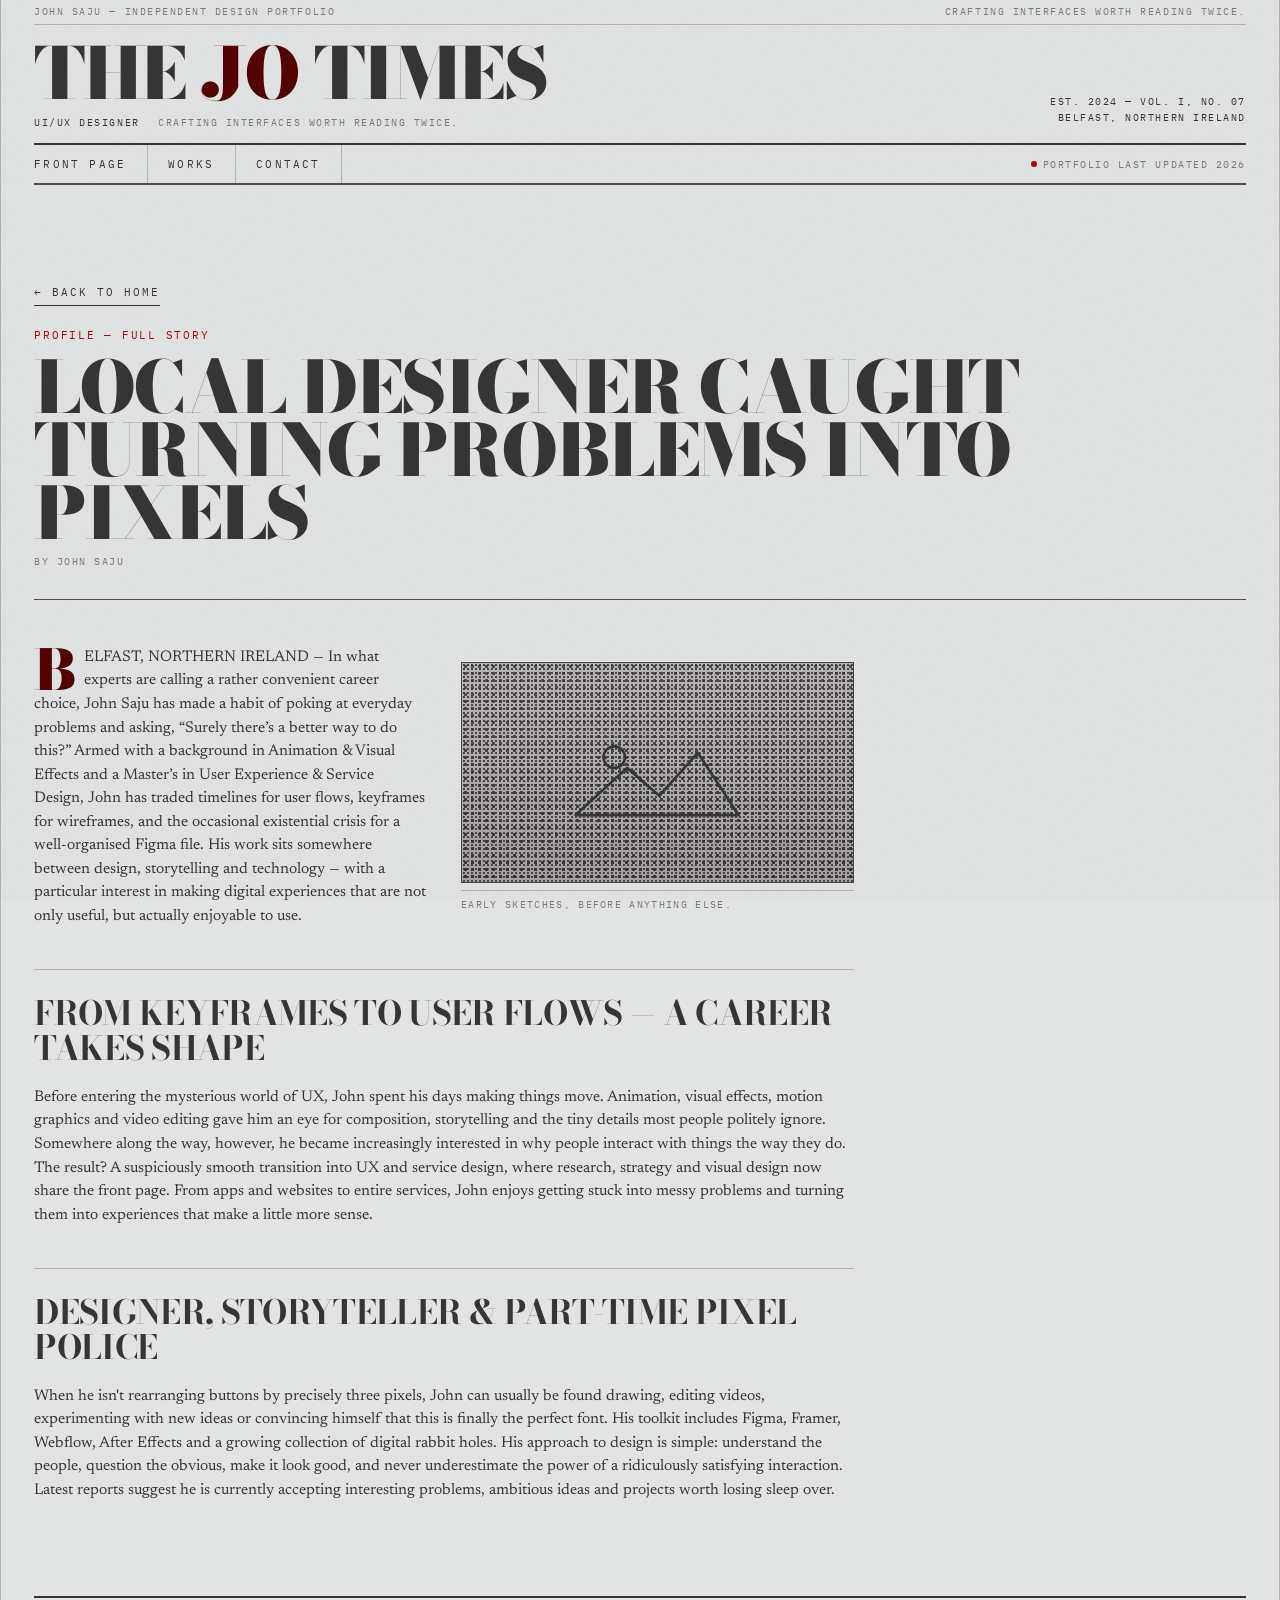
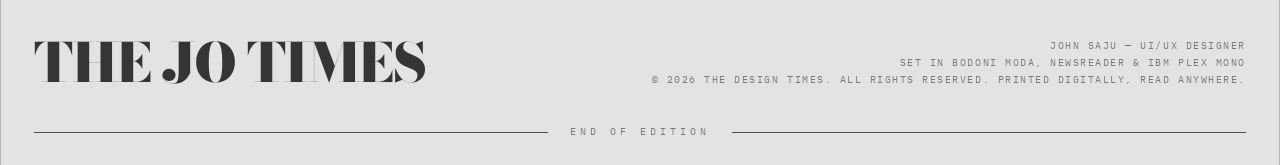
==== about.html @ 43ad12c4 "Add files via upload" ====
<!DOCTYPE html>
<html lang="en">
<head>
<meta charset="utf-8" />
<meta name="viewport" content="width=device-width, initial-scale=1" />
<title>About — The JO Times</title>
<link rel="preconnect" href="https://fonts.googleapis.com">
<link rel="preconnect" href="https://fonts.gstatic.com" crossorigin>
<link href="https://fonts.googleapis.com/css2?family=Bodoni+Moda:ital,opsz,wght@0,6..96,400;0,6..96,700;0,6..96,900;1,6..96,400;1,6..96,700&family=IBM+Plex+Mono:wght@400;500&family=Newsreader:ital,opsz,wght@0,6..72,300;0,6..72,400;0,6..72,500;1,6..72,400&display=swap" rel="stylesheet">
<link rel="stylesheet" href="styles.css">
</head>
<body>

<div class="shell">

  <header id="front">
    <div class="topbar mono">
      <span id="topbar-left"></span>
      <span id="topbar-right"></span>
    </div>
    <div class="masthead">
      <div>
        <h1 class="masthead__title" id="masthead-title"></h1>
        <div class="masthead__sub">
          <span class="mono" id="masthead-role"></span>
          <span class="mono mono--mute" id="masthead-tagline"></span>
        </div>
      </div>
      <div class="masthead__meta mono" id="masthead-meta"></div>
    </div>
    <nav class="nav" aria-label="Sections">
      <ul class="nav__list">
        <li><a href="index.html">Front Page</a></li>
        <li><a href="index.html#work">Works</a></li>
        <li><a href="index.html#contact">Contact</a></li>
      </ul>
      <p class="nav__status mono"><span class="dot"></span> <span id="nav-status"></span></p>
    </nav>
  </header>

  <div class="band">
    <a class="link back" href="index.html">&larr; Back to Home</a>

    <div class="article-head">
      <p class="mono mono--l mono--red" id="article-eyebrow" style="margin-bottom:1.2em"></p>
      <h1 id="article-headline"></h1>
      <p class="article-byline mono" id="article-byline"></p>
    </div>

    <div class="article-body" id="article-body"></div>
  </div>

  <footer class="foot">
    <div class="foot__top">
      <p class="foot__mast" id="foot-mast"></p>
      <div class="foot__meta mono" id="foot-meta"></div>
    </div>
    <p class="endmark"><span>End of edition</span></p>
  </footer>

</div>

<script src="config.js"></script>
<script>
document.getElementById('topbar-left').textContent = `${CONFIG.name} — Independent Design Portfolio`;
document.getElementById('topbar-right').textContent = CONFIG.tagline;
document.getElementById('masthead-title').innerHTML = `THE <span class="amp">${CONFIG.maskheadShort}</span> TIMES`;
document.getElementById('masthead-role').textContent = CONFIG.role;
document.getElementById('masthead-tagline').textContent = CONFIG.tagline;
document.getElementById('masthead-meta').innerHTML = `<span>${CONFIG.issueLine}</span><span>${CONFIG.contact.location}</span>`;
document.getElementById('nav-status').textContent = `Portfolio last updated ${new Date().getFullYear()}`;

const AA = CONFIG.aboutArticle;
document.getElementById('article-eyebrow').textContent = AA.eyebrow;
document.getElementById('article-headline').textContent = AA.headline;
document.getElementById('article-byline').textContent = AA.byline;

/* a simple line-art placeholder used for any image without a real url yet */
function placeholderPhotoSVG(){
  return `<svg viewBox="0 0 160 90" xmlns="http://www.w3.org/2000/svg">
    <circle cx="40" cy="30" r="10" fill="none" stroke="var(--ink)" stroke-width="2.5"/>
    <path d="M4 84 L52 40 L82 66 L118 26 L156 84 Z" fill="none" stroke="var(--ink)" stroke-width="2.5" stroke-linejoin="round"/>
  </svg>`;
}
function plateHTML(img, extraClass){
  const media = img.url
    ? `<img src="${img.url}" alt="">`
    : `<div class="plate__icon">${placeholderPhotoSVG()}</div>`;
  return `<figure class="${extraClass || ''}">
    <div class="plate article-plate">${media}</div>
    <figcaption><span>${img.caption}</span></figcaption>
  </figure>`;
}

// build the article body in a fixed feature-page layout:
//   paragraph 1 — text left, image right (with the drop cap)
//   sub-headed sections — inserted here, between paragraphs 1 and 2
//   paragraph 2 — image left, text right
//   paragraph 3 — full-width text, image below it
//   any remaining paragraphs — plain full-width text
const paragraphs = CONFIG.about;
const images = CONFIG.aboutImages || [];
const subsections = CONFIG.aboutSubsections || [];
let bodyHtml = '';

if(paragraphs[0]){
  bodyHtml += `<div class="article-row split">
    <p class="drop-cap">${paragraphs[0]}</p>
    ${images[0] ? plateHTML(images[0]) : ''}
  </div>`;
}
subsections.forEach(sub=>{
  bodyHtml += `<h3 class="article-subhead">${sub.heading}</h3><p>${sub.text}</p>`;
});
if(paragraphs[1]){
  bodyHtml += `<div class="article-row split">
    ${images[1] ? plateHTML(images[1]) : ''}
    <p>${paragraphs[1]}</p>
  </div>`;
}
if(paragraphs[2]){
  bodyHtml += `<div class="article-row stacked">
    <p>${paragraphs[2]}</p>
    ${images[2] ? plateHTML(images[2]) : ''}
  </div>`;
}
for(let i = 3; i < paragraphs.length; i++){
  bodyHtml += `<p>${paragraphs[i]}</p>`;
}
document.getElementById('article-body').innerHTML = bodyHtml;

document.getElementById('foot-mast').innerHTML = `THE <span class="amp">${CONFIG.maskheadShort}</span> TIMES`;
document.getElementById('foot-meta').innerHTML = `
  <span>${CONFIG.name} — ${CONFIG.role}</span>
  <span>Set in Bodoni Moda, Newsreader &amp; IBM Plex Mono</span>
  <span>${CONFIG.contact.finePrint}</span>
`;

/* nav shadow-free scroll spy not needed on this page; reveal on scroll only */
const targets = document.querySelectorAll('.band, .foot, header#front');
if('IntersectionObserver' in window){
  const io = new IntersectionObserver((entries)=>{
    entries.forEach(e=>{ if(e.isIntersecting){ e.target.classList.add('is-in'); io.unobserve(e.target); } });
  }, { rootMargin:'0px 0px -10% 0px', threshold:0 });
  targets.forEach(t=>io.observe(t));
} else {
  targets.forEach(t=>t.classList.add('is-in'));
}
requestAnimationFrame(()=>{
  document.querySelector('header#front').classList.add('is-in');
  document.querySelector('.band').classList.add('is-in');
});
</script>
</body>
</html>
---- styles.css ----
/* ============================================================
   THE JO TIMES — stylesheet (shared by every page)
   1. Tokens   2. Reset   3. Primitives   4. Layout
   5. Sections 6. Motion  7. Responsive
   ============================================================ */

/* ---------- 1. EDITABLE DESIGN TOKENS ---------- */
:root{
  --paper:      #E2E3E3;  /* page background */
  --paper-2:    #B2ADAD;  /* halftone / texture tone */
  --ink:        #363536;  /* primary ink */
  --red-deep:   #520202;  /* deep accent, italics & emphasis */
  --red:        #B20202;  /* masthead red, links, labels */

  --rule:        rgba(54,53,54,.26);
  --rule-strong: rgba(54,53,54,.85);
  --ink-60:      rgba(54,53,54,.60);
  --ink-40:      rgba(54,53,54,.40);

  --display: "Bodoni Moda", "Times New Roman", serif;   /* headlines */
  --body:    "Newsreader", Georgia, "Times New Roman", serif; /* body copy */
  --mono:    "IBM Plex Mono", ui-monospace, "SFMono-Regular", monospace; /* labels */

  --shell: 1560px;
  --pad:   clamp(18px, 2.6vw, 44px);
  --gap:   clamp(18px, 2.2vw, 34px);

  --t-mono:   clamp(9.5px, .68vw, 11.5px);
  --t-mono-l: clamp(11px, .78vw, 13px);
  --t-body:   clamp(15.5px, 1.02vw, 18.5px);
  --t-dek:    clamp(16px, 1.15vw, 21px);
  --t-h3:     clamp(2.2rem, 4.6vw, 4.6rem);
  --t-h2:     clamp(2.6rem, 6.2vw, 6.6rem);
  --t-h1:     clamp(2.05rem, 5.65vw, 6.1rem);

  --ease: cubic-bezier(.22,1,.36,1);
}

/* ---------- 2. RESET ---------- */
*,*::before,*::after{box-sizing:border-box}
html{-webkit-text-size-adjust:100%}
body{
  margin:0;
  background:var(--paper);
  color:var(--ink);
  font-family:var(--body);
  font-size:var(--t-body);
  line-height:1.52;
  -webkit-font-smoothing:antialiased;
}
img,svg{max-width:100%;display:block}
h1,h2,h3,h4,p,figure,ul,ol,dl,dd{margin:0;padding:0}
ul,ol{list-style:none}
a{color:inherit;text-decoration:none}
button{font:inherit;color:inherit;background:none;border:0;cursor:pointer}
::selection{background:var(--red);color:var(--paper)}
:focus-visible{outline:2px solid var(--red);outline-offset:3px}

/* paper grain — barely there */
body::before{
  content:"";position:fixed;inset:0;z-index:9;pointer-events:none;opacity:.32;
  background-image:url("data:image/svg+xml,%3Csvg xmlns='http://www.w3.org/2000/svg' width='140' height='140'%3E%3Cfilter id='n'%3E%3CfeTurbulence type='fractalNoise' baseFrequency='.85' numOctaves='3'/%3E%3CfeColorMatrix type='saturate' values='0'/%3E%3C/filter%3E%3Crect width='140' height='140' filter='url(%23n)' opacity='.22'/%3E%3C/svg%3E");
  mix-blend-mode:multiply;
}

/* ---------- 3. PRIMITIVES ---------- */
.mono{
  font-family:var(--mono);
  font-size:var(--t-mono);
  letter-spacing:.16em;
  text-transform:uppercase;
  line-height:1.4;
}
.mono--l{font-size:var(--t-mono-l)}
.mono--red{color:var(--red)}
.mono--mute{color:var(--ink-60)}

.rule{border:0;height:0;border-top:1px solid var(--rule);width:100%}
.rule--strong{border-top-color:var(--rule-strong)}

.display{font-family:var(--display);font-weight:700;line-height:.86;letter-spacing:-.022em;text-transform:uppercase}
.display em{font-style:italic;font-weight:400;letter-spacing:-.03em}

/* editorial link — the site's one CTA idiom: text + sweeping underline + arrow */
.link{
  display:inline-flex;align-items:baseline;gap:.6em;
  font-family:var(--mono);font-size:var(--t-mono-l);
  letter-spacing:.18em;text-transform:uppercase;
  padding-bottom:.45em;position:relative;color:var(--ink);
  transition:color .25s ease;
}
.link::after{
  content:"";position:absolute;left:0;right:0;bottom:0;height:1px;
  background:currentColor;transform-origin:right;
  transition:transform .45s var(--ease), background-color .25s ease;
}
.link:hover,.link:focus-visible{color:var(--red)}
.link:hover::after{animation:sweep .55s var(--ease)}
.link .arw{display:inline-block;transition:transform .35s var(--ease)}
.link:hover .arw{transform:translateX(.45em)}
@keyframes sweep{
  0%{transform:scaleX(1);transform-origin:right}
  49%{transform:scaleX(0);transform-origin:right}
  50%{transform:scaleX(0);transform-origin:left}
  100%{transform:scaleX(1);transform-origin:left}
}

/* halftone plates — abstract printed picture blocks.
   Swap for a real photo: put <img> inside .plate and it inherits the
   press treatment automatically (grayscale, contrast, texture on top). */
.plate{
  position:relative;background:var(--paper-2);overflow:hidden;
  border:1px solid var(--rule-strong);
}
.plate::before{
  content:"";position:absolute;inset:0;
  background-image:radial-gradient(circle at center, var(--ink) 1.55px, transparent 1.7px);
  background-size:7px 7px;
}
.plate::after{
  content:"";position:absolute;inset:0;
  background-image:radial-gradient(circle at center, var(--ink) .9px, transparent 1.05px),
                   linear-gradient(180deg, rgba(226,227,227,.20), rgba(54,53,54,.12));
  background-size:4px 4px, 100% 100%;
  opacity:.85;
}
.plate--a::after{mask-image:radial-gradient(90% 80% at 74% 76%, #000 6%, transparent 70%)}
.plate--b::after{mask-image:radial-gradient(70% 90% at 26% 30%, #000 8%, transparent 72%)}
.plate--c::after{mask-image:linear-gradient(160deg, #000 2%, transparent 52%)}
.plate--d::after{mask-image:radial-gradient(60% 70% at 22% 74%, #000 6%, transparent 68%)}
.plate--e::after{mask-image:linear-gradient(20deg, #000 4%, transparent 46%)}
.plate--f::after{mask-image:radial-gradient(80% 60% at 68% 22%, #000 8%, transparent 70%)}
.plate img{width:100%;height:100%;object-fit:cover;filter:grayscale(1) contrast(1.22) brightness(1.04)}
.plate__icon{
  position:relative;z-index:2;width:100%;height:100%;
  display:flex;align-items:center;justify-content:center;
}
.plate__icon svg{ width:44%; height:44%; }
.plate__icon svg *{ stroke:var(--ink); }
.plate__tag{
  position:absolute;left:0;top:0;z-index:2;
  background:var(--ink);color:var(--paper);
  padding:.5em .8em .45em;letter-spacing:.2em;
}

figcaption{
  display:flex;justify-content:space-between;gap:1.5em;
  padding-top:.7em;border-top:1px solid var(--rule);margin-top:.7em;
  font-family:var(--mono);font-size:var(--t-mono);letter-spacing:.14em;
  text-transform:uppercase;color:var(--ink-60);
}
figcaption b{font-weight:500;color:var(--ink)}

/* portrait halftone (used for the hero flourish) */
.portrait{position:relative;background:var(--paper-2);border:1px solid var(--rule-strong);overflow:hidden}
.portrait svg{width:100%;height:100%;display:block}
.portrait::after{content:"";position:absolute;inset:0;pointer-events:none;background:linear-gradient(180deg,rgba(226,227,227,.16),rgba(54,53,54,.09))}
.portrait img{width:100%;height:100%;object-fit:cover;filter:grayscale(1) contrast(1.22) brightness(1.04)}

/* ---------- 4. LAYOUT ---------- */
.shell{
  max-width:var(--shell);margin:0 auto;padding:0 var(--pad);
  border-left:1px solid var(--rule);border-right:1px solid var(--rule);
  min-height:100vh;
}
.band{padding:clamp(48px,6vw,104px) 0;border-top:1px solid var(--rule-strong)}
.band--tight{padding:clamp(30px,3.4vw,54px) 0}

.sechead{display:grid;grid-template-columns:minmax(0,1fr) auto;gap:var(--gap);align-items:end}
.sechead h2{font-family:var(--display);font-weight:900;font-size:var(--t-h2);line-height:.84;letter-spacing:-.03em;text-transform:uppercase}
.sechead__meta{text-align:right;color:var(--ink-60)}

/* ---------- 5. SECTIONS ---------- */

/* 5.1 masthead */
.masthead{padding:clamp(14px,1.5vw,22px) 0 clamp(10px,1.1vw,16px);display:grid;grid-template-columns:minmax(0,1fr) auto;gap:var(--gap);align-items:flex-end}
.masthead__title{
  font-family:var(--display);font-weight:900;text-transform:uppercase;
  font-size:clamp(1.9rem,5.55vw,5.6rem);line-height:.82;letter-spacing:-.035em;
}
.masthead__title .amp{color:var(--red-deep)}
.masthead__sub{margin-top:.9em;display:flex;gap:1.2em;align-items:center;flex-wrap:wrap}
.masthead__meta{display:grid;gap:.35em;text-align:right;justify-items:end;padding-bottom:.5em}
.masthead__meta span{display:block}
.masthead__meta .now{color:var(--red)}

.topbar{display:flex;justify-content:space-between;gap:1em;padding:.55em 0;color:var(--ink-60);border-bottom:1px solid var(--rule)}

/* 5.2 nav */
.nav{display:flex;justify-content:space-between;align-items:stretch;gap:var(--gap);border-top:2px solid var(--ink);border-bottom:1px solid var(--rule-strong)}
.nav__list{display:flex}
.nav__list a{
  display:block;padding:.95em clamp(.9em,1.6vw,1.9em);
  font-family:var(--mono);font-size:var(--t-mono-l);letter-spacing:.2em;text-transform:uppercase;
  border-right:1px solid var(--rule);position:relative;transition:color .2s ease,background-color .2s ease;
}
.nav__list li:first-child a{padding-left:0}
.nav__list a::before{content:"";position:absolute;left:0;right:0;top:-1px;height:3px;background:var(--red);transform:scaleX(0);transform-origin:left;transition:transform .4s var(--ease)}
.nav__list a:hover,.nav__list a[aria-current="true"]{color:var(--red)}
.nav__list a:hover::before,.nav__list a[aria-current="true"]::before{transform:scaleX(1)}
.nav__status{display:flex;align-items:center;gap:.6em;padding:.95em 0;color:var(--ink-60)}
.dot{width:6px;height:6px;background:var(--red);border-radius:50%;flex:none;animation:blip 2.6s infinite}
@keyframes blip{0%,72%,100%{opacity:1}80%,92%{opacity:.15}}

/* 5.3 hero */
.hero{display:grid;grid-template-columns:minmax(0,1.34fr) minmax(0,.66fr);gap:0}
.hero__left{padding:clamp(26px,3.2vw,58px) clamp(20px,2.6vw,48px) clamp(26px,3vw,48px) 0;border-right:1px solid var(--rule-strong);display:flex;flex-direction:column}
.hero__right{padding:clamp(26px,3.2vw,58px) 0 clamp(26px,3vw,48px) clamp(20px,2.6vw,48px)}
.kicker{display:flex;align-items:center;gap:.85em;color:var(--red);margin-bottom:clamp(18px,2.4vw,36px)}
.kicker::after{content:"";height:1px;flex:1;background:currentColor;opacity:.5}
.hero__h1{font-family:var(--display);font-weight:900;font-size:var(--t-h1);line-height:.92;letter-spacing:-.035em;text-transform:uppercase}
.hero__dek{
  max-width:44ch;margin-top:clamp(22px,2.6vw,40px);font-size:var(--t-dek);line-height:1.5;
  font-weight:300;color:rgba(54,53,54,.88);
}
.hero__cta{margin-top:auto;padding-top:clamp(26px,3vw,46px)}
.hero__byline{display:flex;gap:1.6em;flex-wrap:wrap;color:var(--ink-60);margin-top:1.6em;padding-top:1em;border-top:1px solid var(--rule)}

.hero__plate{aspect-ratio:4/5;width:100%}
.hero__caption{margin-top:.85em;padding-top:.75em;border-top:1px solid var(--rule-strong)}
.hero__caption p{font-family:var(--mono);font-size:var(--t-mono);letter-spacing:.15em;text-transform:uppercase;line-height:1.7}
.hero__caption p:first-child{color:var(--ink)}
.hero__caption p:last-child{color:var(--ink-60)}

/* 5.4 stat strip (reused for the tools row too) */
.strip{display:grid;grid-template-columns:repeat(4,1fr);border-top:1px solid var(--rule-strong);border-bottom:2px solid var(--ink)}
.strip__cell{padding:clamp(16px,1.9vw,30px) clamp(14px,1.6vw,26px) clamp(16px,1.8vw,26px) 0;border-right:1px solid var(--rule);display:flex;align-items:baseline;gap:.7em}
.strip__cell:last-child{border-right:0}
.strip__n{font-family:var(--display);font-weight:700;font-size:clamp(1.5rem,2.5vw,2.6rem);line-height:1;letter-spacing:-.03em}
.strip__l{color:var(--ink-60);max-width:14ch}
.strip__cell--tool{align-items:center;gap:1em}
.strip__icon{width:34px;height:34px;flex:none;display:flex;align-items:center;justify-content:center}
.strip__icon svg{width:100%;height:100%;fill:var(--ink)}

/* 5.5 editorial note (award) */
.note{display:grid;grid-template-columns:minmax(0,.34fr) minmax(0,.66fr);gap:var(--gap)}
.note__label{position:sticky;top:24px;align-self:start;color:var(--red)}
.note h2{font-family:var(--display);font-weight:700;font-size:clamp(1.9rem,4vw,3.8rem);line-height:.92;letter-spacing:-.03em;text-transform:uppercase}
.note__body{display:grid;grid-template-columns:minmax(0,.4fr) minmax(0,.6fr);gap:clamp(20px,2.6vw,40px);margin-top:clamp(22px,2.6vw,40px);align-items:start}
.note__plate{aspect-ratio:4/5}
.note__cols{columns:1;column-gap:clamp(22px,2.6vw,44px);column-rule:1px solid var(--rule)}
.note__cols p{margin-bottom:1.1em;text-wrap:pretty}
.note__cols p:first-child::first-letter{
  float:left;font-family:var(--display);font-weight:900;font-size:3.4em;line-height:.76;
  padding:.06em .12em 0 0;color:var(--red-deep);
}
.note__more{margin-top:1.4em}
.note__extra{margin-top:1.2em}
.note__extra p{margin-bottom:1.1em}

/* 5.6 teaser bands (Works intro / About intro on the home page) */
.teaser{display:grid;grid-template-columns:minmax(0,.58fr) minmax(0,.42fr);gap:clamp(24px,3.4vw,60px);align-items:center}
.teaser--flip{grid-template-columns:minmax(0,.42fr) minmax(0,.58fr)}
.teaser--flip .teaser__plate{order:-1}
.teaser h2{font-family:var(--display);font-weight:900;font-size:clamp(2rem,4.2vw,4.2rem);line-height:.92;letter-spacing:-.03em;text-transform:uppercase}
.teaser__dek{margin-top:clamp(16px,2vw,28px);max-width:52ch;font-size:var(--t-dek);font-weight:300;color:rgba(54,53,54,.9)}
.teaser__cta{margin-top:clamp(20px,2.4vw,34px)}
.teaser__plate{aspect-ratio:4/5}

/* 5.7 the work — story list (used on works.html) */
.story{border-top:1px solid var(--rule-strong);padding:clamp(28px,3.4vw,58px) 0 clamp(34px,4vw,76px)}
.story:first-of-type{border-top-width:2px;border-top-color:var(--ink)}
.story__rail{display:flex;justify-content:space-between;gap:1.5em;flex-wrap:wrap;color:var(--ink-60);margin-bottom:clamp(20px,2.4vw,38px)}
.story__rail b{font-weight:500;color:var(--ink)}
.story__rail .no{color:var(--red)}
.story__grid{display:grid;grid-template-columns:minmax(0,1fr) minmax(0,1fr);gap:clamp(22px,3vw,60px);align-items:start}
.story__fig{grid-column:1;grid-row:1}
.story__body{grid-column:2;grid-row:1;padding-left:clamp(0px,1.2vw,20px);border-left:1px solid var(--rule)}
.story--flip .story__fig{grid-column:2;grid-row:1}
.story--flip .story__body{grid-column:1;grid-row:1;padding-left:0;padding-right:clamp(0px,1.2vw,20px);border-left:0;border-right:1px solid var(--rule)}
.story:nth-of-type(even) .story__fig{margin-right:calc(var(--pad) * -.55)}
.story:nth-of-type(odd) .story__fig{margin-left:calc(var(--pad) * -.55)}
.story__plate{aspect-ratio:4/3}
.story:nth-of-type(3n+2) .story__plate{aspect-ratio:5/4}
.story:nth-of-type(3n) .story__plate{aspect-ratio:16/10}
.story h3{
  font-family:var(--display);font-weight:900;font-size:var(--t-h3);line-height:.9;
  letter-spacing:-.035em;text-transform:uppercase;transition:transform .4s var(--ease),color .3s ease;
}
.story__link:hover h3{transform:translateX(.06em);color:var(--red-deep)}
.story__tag{margin-top:clamp(10px,1.2vw,16px);color:var(--ink-60)}
.story__dek{margin-top:clamp(14px,1.6vw,24px);max-width:46ch;font-weight:300;font-size:var(--t-dek);color:rgba(54,53,54,.9)}
.story__cta{margin-top:clamp(20px,2.2vw,34px);display:inline-block}
.story__link{display:block}
.story:hover .plate::before{transform:scale(1.035)}

/* 5.8 expertise / disciplines index (skills, flattened to a numbered list) */
.index{display:grid;grid-template-columns:repeat(2,minmax(0,1fr));column-gap:clamp(28px,4vw,80px);border-top:1px solid var(--rule-strong)}
.index__row{display:grid;grid-template-columns:2.6em minmax(0,1fr) auto;gap:1em;align-items:baseline;padding:clamp(10px,1.1vw,17px) 0;border-bottom:1px solid var(--rule);transition:padding-left .35s var(--ease),color .25s ease}
.index__row:hover{padding-left:.7em;color:var(--red-deep)}
.index__row h3{font-family:var(--display);font-weight:700;font-size:clamp(1.15rem,1.85vw,1.9rem);letter-spacing:-.02em;text-transform:uppercase;line-height:1}
.index__row .n{color:var(--ink-40)}
.index__row .y{color:var(--ink-60);text-align:right}
.index__row:hover .n,.index__row:hover .y{color:var(--red)}

/* 5.9 contact */
.contact{display:grid;grid-template-columns:minmax(0,1.05fr) minmax(0,.95fr);gap:clamp(26px,3.4vw,68px);align-items:end}
.contact h2{font-family:var(--display);font-weight:900;font-size:clamp(2.6rem,6.6vw,7rem);line-height:.82;letter-spacing:-.04em;text-transform:uppercase}
.contact h2 em{font-style:italic;font-weight:400;color:var(--red-deep)}
.contact__dek{margin-top:1.1em;font-size:var(--t-dek);font-weight:300;max-width:34ch}
.contact__cta{margin-top:clamp(24px,2.6vw,40px)}
.contact__cta .link{font-size:clamp(13px,1.05vw,17px);letter-spacing:.22em}
.channels{border-top:1px solid var(--rule-strong)}
.channels a,.channels span{display:grid;grid-template-columns:8.5em minmax(0,1fr) auto;gap:1em;align-items:baseline;padding:clamp(11px,1.2vw,18px) 0;border-bottom:1px solid var(--rule);transition:color .25s ease,padding-left .35s var(--ease)}
.channels a:hover{color:var(--red);padding-left:.6em}
.channels .val{font-family:var(--body);font-size:clamp(15px,1.05vw,18px);letter-spacing:0;text-transform:none;line-height:1.2}
.channels .arw{color:var(--ink-40)}
.channels a:hover .arw{color:var(--red)}

/* 5.10 footer */
.foot{border-top:2px solid var(--ink);padding:clamp(28px,3.2vw,52px) 0 clamp(18px,2vw,30px)}
.foot__top{display:grid;grid-template-columns:minmax(0,1fr) auto;gap:var(--gap);align-items:end}
.foot__mast{font-family:var(--display);font-weight:900;font-size:clamp(1.5rem,4.2vw,4rem);line-height:.86;letter-spacing:-.03em;text-transform:uppercase}
.foot__meta{display:grid;gap:.4em;text-align:right;justify-items:end;color:var(--ink-60)}
.endmark{display:flex;align-items:center;gap:1.4em;margin-top:clamp(26px,3vw,48px)}
.endmark::before,.endmark::after{content:"";height:1px;flex:1;background:var(--rule-strong)}
.endmark span{font-family:var(--mono);font-size:var(--t-mono);letter-spacing:.42em;text-transform:uppercase;color:var(--ink-60)}

/* 5.11 custom cursor */
.cursor{
  position:fixed;top:0;left:0;z-index:60;pointer-events:none;
  background:var(--red);color:var(--paper);
  font-family:var(--mono);font-size:11px;letter-spacing:.2em;text-transform:uppercase;
  padding:.7em .95em .6em;
  transform:translate(-50%,-50%) scale(.6);opacity:0;
  transition:opacity .22s ease,transform .32s var(--ease);
  will-change:transform;
}
.cursor.on{opacity:1;transform:translate(-50%,-50%) scale(1)}
@media (hover:none),(pointer:coarse){.cursor{display:none}}

/* 5.12 back link (works.html / about.html) */
.back{margin:clamp(14px,1.8vw,22px) 0}

/* 5.13 full article (about.html) */
.article-head{padding-bottom:clamp(20px,2.4vw,34px);border-bottom:1px solid var(--rule-strong)}
.article-head h1{font-family:var(--display);font-weight:900;font-size:clamp(2.4rem,5.6vw,5.6rem);line-height:.88;letter-spacing:-.035em;text-transform:uppercase}
.article-byline{margin-top:1em;color:var(--ink-60)}
.article-body{margin-top:clamp(30px,3.6vw,54px);max-width:820px}
.article-body p{margin-bottom:1.1em;text-wrap:pretty}
.article-body .drop-cap::first-letter{
  float:left;font-family:var(--display);font-weight:900;font-size:3.6em;line-height:.76;
  padding:.06em .12em 0 0;color:var(--red-deep);
}
.article-subhead{
  font-family:var(--display);font-weight:700;text-transform:uppercase;
  font-size:clamp(1.5rem,2.6vw,2.4rem);letter-spacing:-.02em;line-height:1.05;
  margin:clamp(30px,3.2vw,46px) 0 .6em;padding-top:clamp(18px,2vw,28px);border-top:1px solid var(--rule);
}
.article-row{margin:clamp(26px,3vw,40px) 0}
.article-row.split{display:grid;grid-template-columns:1fr 1fr;gap:clamp(20px,2.6vw,36px);align-items:center}
.article-row p{margin-bottom:0}
.article-plate{aspect-ratio:16/9}
.article-row.stacked .article-plate{margin-top:1em}

/* ---------- 6. MOTION ---------- */
.rvl{display:block;overflow:hidden}
.rvl > span{display:block;transform:translateY(108%);transition:transform 1s var(--ease);transition-delay:var(--d,0ms)}
.is-in .rvl > span{transform:translateY(0)}

.fade{opacity:0;transform:translateY(18px);transition:opacity .9s var(--ease),transform .9s var(--ease);transition-delay:var(--d,0ms)}
.is-in .fade{opacity:1;transform:none}

.press{opacity:0;clip-path:inset(0 0 100% 0);transition:opacity .7s ease,clip-path 1.15s var(--ease);transition-delay:var(--d,0ms)}
.is-in .press{opacity:1;clip-path:inset(0 0 0 0)}

@media (prefers-reduced-motion:reduce){
  *,*::before,*::after{animation:none!important;transition:none!important}
  .rvl > span,.fade,.press{transform:none!important;opacity:1!important;clip-path:none!important}
}

/* ---------- 7. RESPONSIVE ---------- */
@media (max-width:1080px){
  .hero{grid-template-columns:minmax(0,1fr)}
  .hero__left{border-right:0;padding-right:0;padding-bottom:clamp(22px,3vw,34px)}
  .hero__right{padding-left:0;padding-top:clamp(22px,3vw,34px);border-top:1px solid var(--rule-strong)}
  .hero__plate{aspect-ratio:4/5;max-width:460px}
  .note__body{grid-template-columns:minmax(0,1fr)}
  .note__plate{max-width:420px}
  .teaser,.teaser--flip{grid-template-columns:minmax(0,1fr)}
  .teaser--flip .teaser__plate{order:0}
  .teaser__plate{max-width:420px}
  .contact{grid-template-columns:minmax(0,1fr);align-items:start}
}
@media (max-width:820px){
  .story__grid{grid-template-columns:minmax(0,1fr);gap:clamp(18px,3vw,28px)}
  .story__fig,.story--flip .story__fig{grid-column:1;grid-row:1;margin:0!important}
  .story__body,.story--flip .story__body{grid-column:1;grid-row:2;padding:0;border:0}
  .story__plate{aspect-ratio:3/2!important}
  .index{grid-template-columns:minmax(0,1fr)}
  .strip{grid-template-columns:repeat(2,1fr)}
  .strip__cell:nth-child(2n){border-right:0}
  .strip__cell:nth-child(-n+2){border-bottom:1px solid var(--rule)}
  .article-row.split{grid-template-columns:1fr}
}
@media (max-width:640px){
  :root{--t-mono:10px;--t-mono-l:10.5px}
  .shell{border-left:0;border-right:0}
  .masthead{grid-template-columns:minmax(0,1fr);gap:14px;align-items:start}
  .masthead__title{font-size:clamp(2.4rem,13.5vw,4rem)}
  .masthead__meta{text-align:left;justify-items:start;display:flex;gap:1.2em;flex-wrap:wrap;padding-bottom:0;border-top:1px solid var(--rule);padding-top:.7em}
  .nav{flex-direction:column;align-items:stretch}
  .nav__list{overflow-x:auto;scrollbar-width:none}
  .nav__list::-webkit-scrollbar{display:none}
  .nav__list a{white-space:nowrap;padding:.85em .8em;letter-spacing:.13em}
  .nav__list li:first-child a{padding-left:0}
  .nav__status{border-top:1px solid var(--rule);padding:.7em 0}
  .note__cols{border-top:1px solid var(--rule);padding-top:1.2em}
  .story__facts div{grid-template-columns:7em minmax(0,1fr)}
  .channels a,.channels span{grid-template-columns:6.5em minmax(0,1fr) auto}
  .hero__plate{aspect-ratio:4/3}
  .foot__top{grid-template-columns:minmax(0,1fr);gap:18px}
  .foot__meta{text-align:left;justify-items:start}
  .endmark span{letter-spacing:.3em}
}
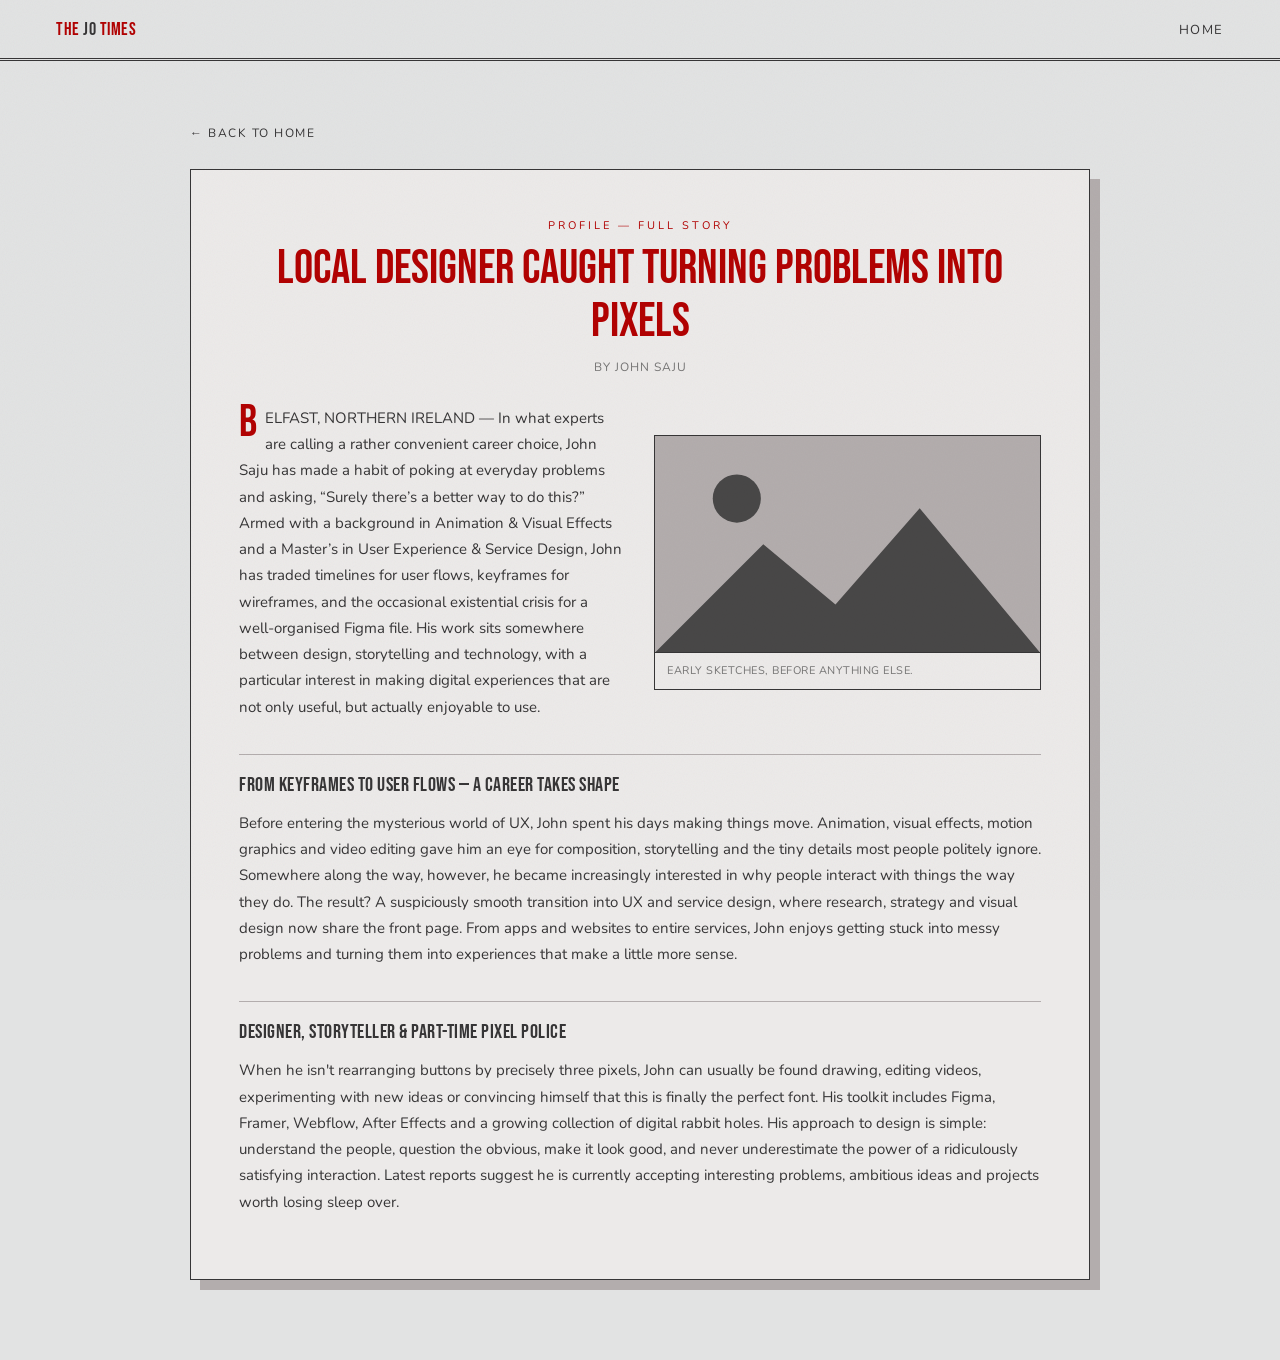
==== commit 5c487a7d: "Add files via upload" ====
--- a/about.html
+++ b/about.html
@@ -1,95 +1,60 @@
 <!DOCTYPE html>
 <html lang="en">
 <head>
-<meta charset="utf-8" />
-<meta name="viewport" content="width=device-width, initial-scale=1" />
-<title>About — The JO Times</title>
+<meta charset="UTF-8">
+<meta name="viewport" content="width=device-width, initial-scale=1.0">
+<title>About — The Design Times</title>
 <link rel="preconnect" href="https://fonts.googleapis.com">
 <link rel="preconnect" href="https://fonts.gstatic.com" crossorigin>
-<link href="https://fonts.googleapis.com/css2?family=Bodoni+Moda:ital,opsz,wght@0,6..96,400;0,6..96,700;0,6..96,900;1,6..96,400;1,6..96,700&family=IBM+Plex+Mono:wght@400;500&family=Newsreader:ital,opsz,wght@0,6..72,300;0,6..72,400;0,6..72,500;1,6..72,400&display=swap" rel="stylesheet">
+<link href="https://fonts.googleapis.com/css2?family=Bebas+Neue&family=Nunito:wght@400&display=swap" rel="stylesheet">
 <link rel="stylesheet" href="styles.css">
 </head>
 <body>
 
-<div class="shell">
+<div class="grain-overlay"></div>
 
-  <header id="front">
-    <div class="topbar mono">
-      <span id="topbar-left"></span>
-      <span id="topbar-right"></span>
+<nav class="masthead-nav" id="masthead-nav">
+  <div class="nav-mark" id="nav-mark">THE <span>DESIGN</span> TIMES</div>
+  <ul class="nav-links">
+    <li><a href="index.html">Home</a></li>
+  </ul>
+</nav>
+
+<main class="static-page">
+  <div class="static-page-inner" style="max-width:900px;">
+    <a class="back-link" href="index.html">&larr; Back to Home</a>
+
+    <div class="article-card">
+      <div class="section-eyebrow" id="about-article-eyebrow" style="text-align:center;">Profile</div>
+      <h1 class="article-headline" id="about-article-headline">About Me</h1>
+      <div class="article-byline" id="about-article-byline">By the Author</div>
+      <div class="article-body" id="about-article-body"><!-- filled by JS --></div>
     </div>
-    <div class="masthead">
-      <div>
-        <h1 class="masthead__title" id="masthead-title"></h1>
-        <div class="masthead__sub">
-          <span class="mono" id="masthead-role"></span>
-          <span class="mono mono--mute" id="masthead-tagline"></span>
-        </div>
-      </div>
-      <div class="masthead__meta mono" id="masthead-meta"></div>
-    </div>
-    <nav class="nav" aria-label="Sections">
-      <ul class="nav__list">
-        <li><a href="index.html">Front Page</a></li>
-        <li><a href="index.html#work">Works</a></li>
-        <li><a href="index.html#contact">Contact</a></li>
-      </ul>
-      <p class="nav__status mono"><span class="dot"></span> <span id="nav-status"></span></p>
-    </nav>
-  </header>
-
-  <div class="band">
-    <a class="link back" href="index.html">&larr; Back to Home</a>
-
-    <div class="article-head">
-      <p class="mono mono--l mono--red" id="article-eyebrow" style="margin-bottom:1.2em"></p>
-      <h1 id="article-headline"></h1>
-      <p class="article-byline mono" id="article-byline"></p>
-    </div>
-
-    <div class="article-body" id="article-body"></div>
   </div>
-
-  <footer class="foot">
-    <div class="foot__top">
-      <p class="foot__mast" id="foot-mast"></p>
-      <div class="foot__meta mono" id="foot-meta"></div>
-    </div>
-    <p class="endmark"><span>End of edition</span></p>
-  </footer>
-
-</div>
+</main>
 
 <script src="config.js"></script>
 <script>
-document.getElementById('topbar-left').textContent = `${CONFIG.name} — Independent Design Portfolio`;
-document.getElementById('topbar-right').textContent = CONFIG.tagline;
-document.getElementById('masthead-title').innerHTML = `THE <span class="amp">${CONFIG.maskheadShort}</span> TIMES`;
-document.getElementById('masthead-role').textContent = CONFIG.role;
-document.getElementById('masthead-tagline').textContent = CONFIG.tagline;
-document.getElementById('masthead-meta').innerHTML = `<span>${CONFIG.issueLine}</span><span>${CONFIG.contact.location}</span>`;
-document.getElementById('nav-status').textContent = `Portfolio last updated ${new Date().getFullYear()}`;
+document.getElementById('nav-mark').innerHTML = `THE <span>${CONFIG.maskheadShort}</span> TIMES`;
 
 const AA = CONFIG.aboutArticle;
-document.getElementById('article-eyebrow').textContent = AA.eyebrow;
-document.getElementById('article-headline').textContent = AA.headline;
-document.getElementById('article-byline').textContent = AA.byline;
+document.getElementById('about-article-eyebrow').textContent = AA.eyebrow;
+document.getElementById('about-article-headline').textContent = AA.headline;
+document.getElementById('about-article-byline').textContent = AA.byline;
 
-/* a simple line-art placeholder used for any image without a real url yet */
+// a simple drawn placeholder used for any image without a real url yet
 function placeholderPhotoSVG(){
-  return `<svg viewBox="0 0 160 90" xmlns="http://www.w3.org/2000/svg">
-    <circle cx="40" cy="30" r="10" fill="none" stroke="var(--ink)" stroke-width="2.5"/>
-    <path d="M4 84 L52 40 L82 66 L118 26 L156 84 Z" fill="none" stroke="var(--ink)" stroke-width="2.5" stroke-linejoin="round"/>
+  return `<svg viewBox="0 0 160 90" xmlns="http://www.w3.org/2000/svg" style="width:100%;height:100%;">
+    <rect width="160" height="90" fill="var(--muted)"/>
+    <circle cx="34" cy="26" r="10" fill="var(--ink)" opacity="0.85"/>
+    <path d="M0 90 L45 45 L75 70 L110 30 L160 90 Z" fill="var(--ink)" opacity="0.85"/>
   </svg>`;
 }
-function plateHTML(img, extraClass){
+function inlineImageHTML(img){
   const media = img.url
     ? `<img src="${img.url}" alt="">`
-    : `<div class="plate__icon">${placeholderPhotoSVG()}</div>`;
-  return `<figure class="${extraClass || ''}">
-    <div class="plate article-plate">${media}</div>
-    <figcaption><span>${img.caption}</span></figcaption>
-  </figure>`;
+    : `<div class="placeholder-img">${placeholderPhotoSVG()}</div>`;
+  return `<figure class="article-inline-image">${media}<figcaption>${img.caption}</figcaption></figure>`;
 }
 
 // build the article body in a fixed feature-page layout:
@@ -106,7 +71,7 @@
 if(paragraphs[0]){
   bodyHtml += `<div class="article-row split">
     <p class="drop-cap">${paragraphs[0]}</p>
-    ${images[0] ? plateHTML(images[0]) : ''}
+    ${images[0] ? inlineImageHTML(images[0]) : ''}
   </div>`;
 }
 subsections.forEach(sub=>{
@@ -114,41 +79,24 @@
 });
 if(paragraphs[1]){
   bodyHtml += `<div class="article-row split">
-    ${images[1] ? plateHTML(images[1]) : ''}
+    ${images[1] ? inlineImageHTML(images[1]) : ''}
     <p>${paragraphs[1]}</p>
   </div>`;
 }
 if(paragraphs[2]){
   bodyHtml += `<div class="article-row stacked">
     <p>${paragraphs[2]}</p>
-    ${images[2] ? plateHTML(images[2]) : ''}
+    ${images[2] ? inlineImageHTML(images[2]) : ''}
   </div>`;
 }
 for(let i = 3; i < paragraphs.length; i++){
   bodyHtml += `<p>${paragraphs[i]}</p>`;
 }
-document.getElementById('article-body').innerHTML = bodyHtml;
+document.getElementById('about-article-body').innerHTML = bodyHtml;
 
-document.getElementById('foot-mast').innerHTML = `THE <span class="amp">${CONFIG.maskheadShort}</span> TIMES`;
-document.getElementById('foot-meta').innerHTML = `
-  <span>${CONFIG.name} — ${CONFIG.role}</span>
-  <span>Set in Bodoni Moda, Newsreader &amp; IBM Plex Mono</span>
-  <span>${CONFIG.contact.finePrint}</span>
-`;
-
-/* nav shadow-free scroll spy not needed on this page; reveal on scroll only */
-const targets = document.querySelectorAll('.band, .foot, header#front');
-if('IntersectionObserver' in window){
-  const io = new IntersectionObserver((entries)=>{
-    entries.forEach(e=>{ if(e.isIntersecting){ e.target.classList.add('is-in'); io.unobserve(e.target); } });
-  }, { rootMargin:'0px 0px -10% 0px', threshold:0 });
-  targets.forEach(t=>io.observe(t));
-} else {
-  targets.forEach(t=>t.classList.add('is-in'));
-}
-requestAnimationFrame(()=>{
-  document.querySelector('header#front').classList.add('is-in');
-  document.querySelector('.band').classList.add('is-in');
+// nav shadow on scroll, to match the home page's masthead behavior
+window.addEventListener('scroll', ()=>{
+  document.getElementById('masthead-nav').classList.toggle('scrolled', window.scrollY > 10);
 });
 </script>
 </body>
--- a/styles.css
+++ b/styles.css
@@ -1,415 +1,563 @@
 /* ============================================================
-   THE JO TIMES — stylesheet (shared by every page)
-   1. Tokens   2. Reset   3. Primitives   4. Layout
-   5. Sections 6. Motion  7. Responsive
+   EDITABLE DESIGN TOKENS — change colors / fonts / spacing here
    ============================================================ */
-
-/* ---------- 1. EDITABLE DESIGN TOKENS ---------- */
 :root{
-  --paper:      #E2E3E3;  /* page background */
-  --paper-2:    #B2ADAD;  /* halftone / texture tone */
-  --ink:        #363536;  /* primary ink */
-  --red-deep:   #520202;  /* deep accent, italics & emphasis */
-  --red:        #B20202;  /* masthead red, links, labels */
-
-  --rule:        rgba(54,53,54,.26);
-  --rule-strong: rgba(54,53,54,.85);
-  --ink-60:      rgba(54,53,54,.60);
-  --ink-40:      rgba(54,53,54,.40);
-
-  --display: "Bodoni Moda", "Times New Roman", serif;   /* headlines */
-  --body:    "Newsreader", Georgia, "Times New Roman", serif; /* body copy */
-  --mono:    "IBM Plex Mono", ui-monospace, "SFMono-Regular", monospace; /* labels */
-
-  --shell: 1560px;
-  --pad:   clamp(18px, 2.6vw, 44px);
-  --gap:   clamp(18px, 2.2vw, 34px);
-
-  --t-mono:   clamp(9.5px, .68vw, 11.5px);
-  --t-mono-l: clamp(11px, .78vw, 13px);
-  --t-body:   clamp(15.5px, 1.02vw, 18.5px);
-  --t-dek:    clamp(16px, 1.15vw, 21px);
-  --t-h3:     clamp(2.2rem, 4.6vw, 4.6rem);
-  --t-h2:     clamp(2.6rem, 6.2vw, 6.6rem);
-  --t-h1:     clamp(2.05rem, 5.65vw, 6.1rem);
-
-  --ease: cubic-bezier(.22,1,.36,1);
-}
-
-/* ---------- 2. RESET ---------- */
-*,*::before,*::after{box-sizing:border-box}
-html{-webkit-text-size-adjust:100%}
+  --bg:            #E2E3E3;  /* page background — "newsprint" grey-white   */
+  --accent:        #B20202;  /* masthead red — headers & hero title        */
+  --ink:           #363536;  /* icons, diagrams, primary body ink          */
+  --muted:         #B3ADAD;  /* newspaper texture / rules / paper shading  */
+  --paper:         #eceae9;  /* card paper tone (bg + muted blend)         */
+  --ink-soft:      rgba(54,53,54,0.65);
+
+  --font-black:  'Bebas Neue', 'Helvetica Neue', Arial, sans-serif;  /* headers/titles */
+  --font-medium: 'Nunito', 'Helvetica Neue', Arial, sans-serif;      /* sub-headings   */
+  --font-light:  'Nunito', 'Helvetica Neue', Arial, sans-serif;      /* body copy      */
+  --w-black:  400;
+  --w-medium: 400;
+  --w-light:  400;
+
+  /* how many viewport-heights of scroll it takes to fully bring in the
+     NEXT screen. Kept at or under 2, per design spec. */
+  --stop-vh: 2;
+}
+
+*{ box-sizing:border-box; margin:0; padding:0; }
+html,body{ height:100%; }
 body{
-  margin:0;
+  background:var(--bg);
+  color:var(--ink);
+  font-family:var(--font-light);
+  font-weight:var(--w-light);
+  overflow-x:hidden;
+  -webkit-font-smoothing:antialiased;
+  cursor:default;
+}
+::selection{ background:var(--accent); color:var(--bg); }
+
+/* thin red scrollbar */
+::-webkit-scrollbar{ width:10px; }
+::-webkit-scrollbar-track{ background:var(--paper); }
+::-webkit-scrollbar-thumb{ background:var(--accent); border:2px solid var(--paper); border-radius:6px; }
+
+a{ color:inherit; text-decoration:none; }
+button{ font-family:inherit; cursor:pointer; border:none; background:none; }
+:focus-visible{ outline:2px solid var(--accent); outline-offset:3px; }
+
+/* ---------- grain / newsprint overlay (sits above everything) ---------- */
+.grain-overlay{
+  position:fixed; inset:0; z-index:1500; pointer-events:none;
+  opacity:0.05; mix-blend-mode:multiply;
+  background-image:url("data:image/svg+xml,%3Csvg xmlns='http://www.w3.org/2000/svg' width='140' height='140'%3E%3Cfilter id='n'%3E%3CfeTurbulence type='fractalNoise' baseFrequency='0.9' numOctaves='2' stitchTiles='stitch'/%3E%3C/filter%3E%3Crect width='100%25' height='100%25' filter='url(%23n)'/%3E%3C/svg%3E");
+}
+
+/* ============================================================
+   NAV / MASTHEAD — fixed above the whole stage
+   ============================================================ */
+.masthead-nav{
+  position:fixed; top:0; left:0; width:100%; z-index:1000;
+  display:flex; align-items:center; justify-content:space-between;
+  padding:18px clamp(20px,5vw,56px);
+  background:var(--bg);
+  border-bottom:3px double var(--ink);
+  transition:box-shadow .3s ease;
+}
+.masthead-nav.scrolled{ box-shadow:0 6px 14px rgba(0,0,0,0.12); }
+.nav-mark{
+  font-family:var(--font-black); font-weight:var(--w-black);
+  font-size:clamp(14px,1.6vw,18px); letter-spacing:0.5px;
+  color:var(--accent); text-transform:uppercase;
+}
+.nav-mark span{ color:var(--ink); }
+.nav-links{ display:flex; gap:clamp(18px,3vw,42px); list-style:none; }
+.nav-links a{
+  font-family:var(--font-medium); font-weight:var(--w-medium);
+  font-size:13px; letter-spacing:1.6px; text-transform:uppercase;
+  color:var(--ink); position:relative; padding-bottom:4px;
+}
+.nav-links a::after{
+  content:''; position:absolute; left:0; bottom:0; width:0; height:2px;
+  background:var(--accent); transition:width .25s ease;
+}
+.nav-links a:hover::after{ width:100%; }
+
+/* ============================================================
+   SCROLL SPACER — its height is the only thing that makes the
+   page scrollable; the stage itself is fixed on top of it.
+   ============================================================ */
+.stage-spacer{ width:100%; }
+
+/* ============================================================
+   STAGE — fixed full-viewport; holds every screen stacked on
+   top of each other. Never itself moves.
+   ============================================================ */
+.stage{
+  position:fixed; inset:0; width:100%; height:100vh;
+  overflow:hidden; background:var(--bg);
+}
+.screen{
+  position:absolute; top:50%; left:50%;
+  width:100%; height:100%;
+  display:flex; align-items:center; justify-content:center;
+  will-change:transform, opacity;
+  transform-origin:center center;
+  background:var(--bg);
+}
+
+/* ---------- HERO SCREEN ---------- */
+#screen-hero{ z-index:1; }
+
+/* marquee backdrop — three rows of "article" cards scrolling sideways
+   forever behind the hero text, alternating direction row to row.
+   Purely decorative (aria-hidden), always blurred, dark charcoal only,
+   never in the way of reading the title. */
+.hero-marquee{
+  position:absolute; inset:0; z-index:1;
+  display:flex; flex-direction:column;
+  overflow:hidden; pointer-events:none;
+  filter:blur(5px);
+}
+.marquee-row{
+  flex:1 1 33.333%; overflow:hidden; display:flex; align-items:center;
+}
+.marquee-track{
+  display:flex; align-items:center; gap:18px; width:max-content;
+  will-change:transform;
+  animation:marqueeScroll linear infinite;
+}
+.marquee-row.dir-right .marquee-track{ animation-direction:reverse; }
+@keyframes marqueeScroll{
+  from{ transform:translateX(0); }
+  to{ transform:translateX(-50%); }
+}
+.marquee-card{
+  flex:0 0 auto; width:190px; height:74%;
+  background:var(--ink); border:1px solid rgba(255,255,255,0.08);
+  padding:14px; display:flex; flex-direction:column; gap:8px; justify-content:center;
+}
+.marquee-card .mc-headline{ display:block; height:12px; width:65%; background:rgba(255,255,255,0.2); }
+.marquee-card .mc-line{ display:block; height:6px; width:100%; background:rgba(255,255,255,0.12); }
+.marquee-card .mc-line.short{ width:45%; }
+
+/* soft spotlight so the hero text always stays legible over the
+   scrolling marquee, regardless of what's passing behind it */
+.hero-scrim{
+  position:absolute; inset:0; z-index:2; pointer-events:none;
+  background:radial-gradient(ellipse 60% 55% at 50% 50%, var(--bg) 45%, rgba(226,227,227,0) 85%);
+}
+
+.hero-content{
+  position:relative; z-index:3; text-align:center; max-width:900px; padding:0 24px;
+  display:flex; flex-direction:column; align-items:center; justify-content:center;
+}
+.hero-kicker{
+  font-family:var(--font-medium); font-weight:var(--w-medium);
+  font-size:12px; letter-spacing:3px; text-transform:uppercase;
+  color:var(--ink-soft); margin-bottom:18px;
+  display:flex; align-items:center; justify-content:center; gap:14px;
+}
+.hero-kicker::before, .hero-kicker::after{ content:''; width:36px; height:1px; background:var(--muted); }
+.hero-title{
+  font-family:var(--font-black); font-weight:var(--w-black);
+  color:var(--accent);
+  font-size:clamp(48px,9vw,124px); line-height:0.95; letter-spacing:2px;
+  text-transform:uppercase;
+}
+.hero-role{
+  font-family:var(--font-medium); font-weight:var(--w-medium);
+  font-size:clamp(14px,2vw,20px); letter-spacing:2px; text-transform:uppercase;
+  color:var(--ink); margin-top:16px;
+  border-top:1px solid var(--ink); border-bottom:1px solid var(--ink);
+  display:inline-block; padding:8px 4px;
+}
+.hero-tagline{
+  font-family:var(--font-light); font-weight:var(--w-light);
+  font-size:clamp(15px,1.6vw,19px); color:var(--ink-soft);
+  margin-top:22px; font-style:italic;
+}
+.tagline-cursor{
+  display:inline-block; margin-left:5px;
+  width:0.55em; height:0.16em;
+  background:var(--ink-soft);
+  vertical-align:text-bottom;
+  animation:caretBlink 0.9s step-end infinite;
+}
+@keyframes caretBlink{ 0%,49%{ opacity:1; } 50%,100%{ opacity:0; } }
+.scroll-cue{
+  position:absolute; bottom:36px; left:50%; transform:translateX(-50%);
+  font-family:var(--font-medium); font-size:11px; letter-spacing:2px; text-transform:uppercase;
+  color:var(--ink-soft); display:flex; flex-direction:column; align-items:center; gap:8px;
+  z-index:3;
+}
+.scroll-cue span{ display:inline-block; animation:bob 1.8s ease-in-out infinite; }
+@keyframes bob{ 0%,100%{ transform:translateY(0);} 50%{ transform:translateY(8px);} }
+
+/* shared section heading style used inside screens */
+.section-eyebrow{
+  font-family:var(--font-medium); font-weight:var(--w-medium);
+  font-size:11px; letter-spacing:3px; text-transform:uppercase;
+  color:var(--accent); margin-bottom:10px; text-align:left;
+}
+.section-title{
+  font-family:var(--font-black); font-weight:var(--w-black);
+  color:var(--accent); text-transform:uppercase; text-align:left;
+  font-size:clamp(28px,4.6vw,50px); letter-spacing:1.5px; margin-bottom:6px;
+}
+.section-rule{
+  width:120px; height:3px; background:var(--ink); margin:14px 0 30px;
+  position:relative;
+}
+.section-rule::before,.section-rule::after{
+  content:''; position:absolute; top:-4px; width:100%; height:1px; background:var(--ink);
+}
+.section-rule::before{ top:-6px; } .section-rule::after{ top:6px; }
+
+.screen-inner{ width:min(92%,1180px); max-height:88vh; overflow-y:auto; padding:0 4px; }
+
+/* ---------- ARTICLE CARD — shared "clipping" chrome used by every
+   section: paper background, ink border, offset back-shadow. ---------- */
+.article-card{
   background:var(--paper);
-  color:var(--ink);
-  font-family:var(--body);
-  font-size:var(--t-body);
-  line-height:1.52;
-  -webkit-font-smoothing:antialiased;
-}
-img,svg{max-width:100%;display:block}
-h1,h2,h3,h4,p,figure,ul,ol,dl,dd{margin:0;padding:0}
-ul,ol{list-style:none}
-a{color:inherit;text-decoration:none}
-button{font:inherit;color:inherit;background:none;border:0;cursor:pointer}
-::selection{background:var(--red);color:var(--paper)}
-:focus-visible{outline:2px solid var(--red);outline-offset:3px}
-
-/* paper grain — barely there */
-body::before{
-  content:"";position:fixed;inset:0;z-index:9;pointer-events:none;opacity:.32;
-  background-image:url("data:image/svg+xml,%3Csvg xmlns='http://www.w3.org/2000/svg' width='140' height='140'%3E%3Cfilter id='n'%3E%3CfeTurbulence type='fractalNoise' baseFrequency='.85' numOctaves='3'/%3E%3CfeColorMatrix type='saturate' values='0'/%3E%3C/filter%3E%3Crect width='140' height='140' filter='url(%23n)' opacity='.22'/%3E%3C/svg%3E");
-  mix-blend-mode:multiply;
-}
-
-/* ---------- 3. PRIMITIVES ---------- */
-.mono{
-  font-family:var(--mono);
-  font-size:var(--t-mono);
-  letter-spacing:.16em;
-  text-transform:uppercase;
-  line-height:1.4;
-}
-.mono--l{font-size:var(--t-mono-l)}
-.mono--red{color:var(--red)}
-.mono--mute{color:var(--ink-60)}
-
-.rule{border:0;height:0;border-top:1px solid var(--rule);width:100%}
-.rule--strong{border-top-color:var(--rule-strong)}
-
-.display{font-family:var(--display);font-weight:700;line-height:.86;letter-spacing:-.022em;text-transform:uppercase}
-.display em{font-style:italic;font-weight:400;letter-spacing:-.03em}
-
-/* editorial link — the site's one CTA idiom: text + sweeping underline + arrow */
-.link{
-  display:inline-flex;align-items:baseline;gap:.6em;
-  font-family:var(--mono);font-size:var(--t-mono-l);
-  letter-spacing:.18em;text-transform:uppercase;
-  padding-bottom:.45em;position:relative;color:var(--ink);
-  transition:color .25s ease;
-}
-.link::after{
-  content:"";position:absolute;left:0;right:0;bottom:0;height:1px;
-  background:currentColor;transform-origin:right;
-  transition:transform .45s var(--ease), background-color .25s ease;
-}
-.link:hover,.link:focus-visible{color:var(--red)}
-.link:hover::after{animation:sweep .55s var(--ease)}
-.link .arw{display:inline-block;transition:transform .35s var(--ease)}
-.link:hover .arw{transform:translateX(.45em)}
-@keyframes sweep{
-  0%{transform:scaleX(1);transform-origin:right}
-  49%{transform:scaleX(0);transform-origin:right}
-  50%{transform:scaleX(0);transform-origin:left}
-  100%{transform:scaleX(1);transform-origin:left}
-}
-
-/* halftone plates — abstract printed picture blocks.
-   Swap for a real photo: put <img> inside .plate and it inherits the
-   press treatment automatically (grayscale, contrast, texture on top). */
-.plate{
-  position:relative;background:var(--paper-2);overflow:hidden;
-  border:1px solid var(--rule-strong);
-}
-.plate::before{
-  content:"";position:absolute;inset:0;
-  background-image:radial-gradient(circle at center, var(--ink) 1.55px, transparent 1.7px);
-  background-size:7px 7px;
-}
-.plate::after{
-  content:"";position:absolute;inset:0;
-  background-image:radial-gradient(circle at center, var(--ink) .9px, transparent 1.05px),
-                   linear-gradient(180deg, rgba(226,227,227,.20), rgba(54,53,54,.12));
-  background-size:4px 4px, 100% 100%;
-  opacity:.85;
-}
-.plate--a::after{mask-image:radial-gradient(90% 80% at 74% 76%, #000 6%, transparent 70%)}
-.plate--b::after{mask-image:radial-gradient(70% 90% at 26% 30%, #000 8%, transparent 72%)}
-.plate--c::after{mask-image:linear-gradient(160deg, #000 2%, transparent 52%)}
-.plate--d::after{mask-image:radial-gradient(60% 70% at 22% 74%, #000 6%, transparent 68%)}
-.plate--e::after{mask-image:linear-gradient(20deg, #000 4%, transparent 46%)}
-.plate--f::after{mask-image:radial-gradient(80% 60% at 68% 22%, #000 8%, transparent 70%)}
-.plate img{width:100%;height:100%;object-fit:cover;filter:grayscale(1) contrast(1.22) brightness(1.04)}
-.plate__icon{
-  position:relative;z-index:2;width:100%;height:100%;
-  display:flex;align-items:center;justify-content:center;
-}
-.plate__icon svg{ width:44%; height:44%; }
-.plate__icon svg *{ stroke:var(--ink); }
-.plate__tag{
-  position:absolute;left:0;top:0;z-index:2;
-  background:var(--ink);color:var(--paper);
-  padding:.5em .8em .45em;letter-spacing:.2em;
-}
-
-figcaption{
-  display:flex;justify-content:space-between;gap:1.5em;
-  padding-top:.7em;border-top:1px solid var(--rule);margin-top:.7em;
-  font-family:var(--mono);font-size:var(--t-mono);letter-spacing:.14em;
-  text-transform:uppercase;color:var(--ink-60);
-}
-figcaption b{font-weight:500;color:var(--ink)}
-
-/* portrait halftone (used for the hero flourish) */
-.portrait{position:relative;background:var(--paper-2);border:1px solid var(--rule-strong);overflow:hidden}
-.portrait svg{width:100%;height:100%;display:block}
-.portrait::after{content:"";position:absolute;inset:0;pointer-events:none;background:linear-gradient(180deg,rgba(226,227,227,.16),rgba(54,53,54,.09))}
-.portrait img{width:100%;height:100%;object-fit:cover;filter:grayscale(1) contrast(1.22) brightness(1.04)}
-
-/* ---------- 4. LAYOUT ---------- */
-.shell{
-  max-width:var(--shell);margin:0 auto;padding:0 var(--pad);
-  border-left:1px solid var(--rule);border-right:1px solid var(--rule);
+  border:1px solid var(--ink);
+  box-shadow:10px 10px 0 var(--muted);
+  padding:clamp(22px,4.4vw,48px);
+  position:relative;
+}
+
+/* ---------- AWARD SCREEN ---------- */
+.award-card{
+  max-width:900px; margin:0 auto;
+  display:grid; grid-template-columns:1.3fr 1fr; gap:clamp(20px,4vw,40px);
+  align-items:center;
+}
+.award-ribbon{
+  position:absolute; top:-14px; right:24px;
+  background:var(--accent); color:var(--bg);
+  font-family:var(--font-medium); font-weight:var(--w-medium);
+  font-size:11px; letter-spacing:2px; text-transform:uppercase;
+  padding:6px 14px;
+}
+.award-eyebrow{
+  font-family:var(--font-medium); font-weight:var(--w-medium);
+  font-size:11px; letter-spacing:2px; text-transform:uppercase; color:var(--ink-soft);
+  border-bottom:1px solid var(--ink); border-top:1px solid var(--ink);
+  padding:6px 0; margin-bottom:16px; text-align:left;
+}
+.award-headline{
+  font-family:var(--font-black); font-weight:var(--w-black);
+  color:var(--accent); font-size:clamp(22px,3.1vw,33px); line-height:1.15;
+  text-align:left; margin-bottom:16px; text-transform:uppercase;
+}
+.award-columns{
+  font-size:14.5px; line-height:1.6; color:var(--ink);
+  font-family:var(--font-light); font-weight:var(--w-light);
+}
+.award-columns p::first-letter{
+  font-family:var(--font-black); font-weight:var(--w-black);
+  font-size:2.4em; float:left; line-height:0.8; padding-right:6px; color:var(--accent);
+}
+.award-columns .no-cap::first-letter{ all:unset; }
+.award-dateline{ font-weight:var(--w-medium); font-family:var(--font-medium); color:var(--ink); }
+.award-more{ margin-top:18px; text-align:left; }
+.award-image{ text-align:center; }
+.award-image-frame{
+  background:var(--muted); border:2px solid var(--ink);
+  padding:6px; transform:rotate(-2deg);
+  box-shadow:6px 6px 0 var(--bg), 6px 6px 0 1px var(--ink);
+  aspect-ratio:4/5; display:flex; align-items:center; justify-content:center;
+  overflow:hidden;
+}
+.award-image-frame img{ width:100%; height:100%; object-fit:cover; filter:grayscale(1) contrast(1.1); }
+.award-image-placeholder{ width:100%; height:100%; }
+.award-image figcaption{
+  margin-top:10px; font-family:var(--font-medium); font-weight:var(--w-medium);
+  font-size:10px; letter-spacing:1px; text-transform:uppercase; color:var(--ink-soft);
+}
+.read-more-btn{
+  display:inline-block;
+  font-family:var(--font-medium); font-weight:var(--w-medium);
+  font-size:12px; letter-spacing:1.5px; text-transform:uppercase;
+  color:var(--bg); background:var(--ink);
+  padding:11px 28px; transition:background .2s ease, transform .2s ease;
+}
+.read-more-btn:hover{ background:var(--accent); transform:translateY(-2px); }
+
+/* ---------- WORKS SCREEN — article layout like the Award card, with
+   a "Read More" that expands into the full projects grid ---------- */
+.works-card{
+  max-width:980px; margin:0 auto;
+  display:grid; grid-template-columns:1fr 1.15fr; gap:clamp(20px,4vw,40px);
+  align-items:center;
+}
+.works-headline{
+  font-family:var(--font-black); font-weight:var(--w-black);
+  color:var(--accent); font-size:clamp(22px,3.1vw,33px); line-height:1.15;
+  text-align:left; margin-bottom:16px; text-transform:uppercase;
+}
+.works-blurb{
+  font-family:var(--font-light); font-weight:var(--w-light);
+  font-size:14.5px; line-height:1.65; color:var(--ink);
+}
+.works-more{ margin-top:18px; text-align:left; }
+.works-image{ text-align:center; }
+.works-image-frame{
+  background:var(--muted); border:2px solid var(--ink);
+  padding:6px; transform:rotate(1.5deg);
+  box-shadow:7px 7px 0 var(--bg), 7px 7px 0 1px var(--ink);
+  aspect-ratio:4/5; display:flex; align-items:center; justify-content:center;
+  overflow:hidden;
+}
+.works-image-frame img{ width:100%; height:100%; object-fit:cover; filter:grayscale(1) contrast(1.1); }
+.works-image-placeholder{ width:100%; height:100%; }
+.works-image figcaption{
+  margin-top:10px; font-family:var(--font-medium); font-weight:var(--w-medium);
+  font-size:10px; letter-spacing:1px; text-transform:uppercase; color:var(--ink-soft);
+}
+
+/* ---------- PROJECTS GRID ---------- */
+.projects-grid{
+  display:grid; grid-template-columns:repeat(3,1fr); gap:20px;
+  perspective:1000px;
+}
+.project-card{
+  background:var(--paper); border:1px solid var(--ink);
+  padding:0; display:flex; flex-direction:column;
+  transition:transform .12s ease-out, box-shadow .12s ease-out;
+  box-shadow:5px 5px 0 var(--muted);
+  transform-style:preserve-3d;
+}
+.project-card:hover{ box-shadow:9px 9px 0 var(--muted); }
+.project-thumb{
+  width:100%; aspect-ratio:16/10; background:var(--muted);
+  display:flex; align-items:center; justify-content:center;
+  border-bottom:1px solid var(--ink);
+}
+.project-thumb svg{ width:70%; height:70%; }
+.project-body{ padding:16px 16px 20px; display:flex; flex-direction:column; gap:7px; flex:1; }
+.project-tag{
+  font-family:var(--font-medium); font-weight:var(--w-medium);
+  font-size:10px; letter-spacing:1.6px; text-transform:uppercase; color:var(--accent);
+}
+.project-title{
+  font-family:var(--font-black); font-weight:var(--w-black);
+  font-size:18px; color:var(--ink); text-transform:uppercase; line-height:1.15;
+}
+.project-blurb{
+  font-family:var(--font-light); font-weight:var(--w-light);
+  font-size:13px; line-height:1.5; color:var(--ink-soft); flex:1;
+}
+.project-btn{
+  margin-top:6px; align-self:flex-start;
+  font-family:var(--font-medium); font-weight:var(--w-medium);
+  font-size:11.5px; letter-spacing:1.4px; text-transform:uppercase;
+  color:var(--ink); border-bottom:2px solid var(--accent); padding-bottom:2px;
+  transition:color .2s ease, letter-spacing .2s ease;
+}
+.project-btn:hover{ color:var(--accent); letter-spacing:2px; }
+
+/* ---------- TOOLS GRID ---------- */
+.tools-grid{
+  display:grid; grid-template-columns:repeat(4,1fr); gap:20px;
+}
+.tool-card{
+  background:var(--paper); border:1px solid var(--ink);
+  box-shadow:5px 5px 0 var(--muted);
+  padding:26px 14px; display:flex; flex-direction:column; align-items:center; gap:14px;
+  transition:transform .12s ease-out, box-shadow .12s ease-out;
+}
+.tool-card:hover{ box-shadow:9px 9px 0 var(--muted); transform:translateY(-3px); }
+.tool-icon{
+  width:64px; height:64px;
+  display:flex; align-items:center; justify-content:center;
+}
+.tool-icon svg{ fill:var(--ink); }
+.tool-monogram{
+  width:56px; height:56px; border:2px solid var(--ink); border-radius:10px;
+  display:flex; align-items:center; justify-content:center;
+  font-family:var(--font-black); font-weight:var(--w-black);
+  font-size:19px; color:var(--ink); letter-spacing:0.5px;
+}
+.tool-name{
+  font-family:var(--font-medium); font-weight:var(--w-medium);
+  font-size:13px; letter-spacing:1px; text-transform:uppercase;
+  color:var(--ink); text-align:center;
+}
+
+/* ---------- ABOUT SCREEN (short intro card, article layout) ---------- */
+.about-card{
+  max-width:980px; margin:0 auto;
+  display:grid; grid-template-columns:1fr 1.15fr; gap:clamp(20px,4vw,40px);
+  align-items:center;
+}
+.about-photo{ text-align:center; }
+.about-photo-frame{
+  background:var(--muted); border:2px solid var(--ink);
+  padding:6px; transform:rotate(2deg);
+  box-shadow:6px 6px 0 var(--bg), 6px 6px 0 1px var(--ink);
+  aspect-ratio:4/5; display:flex; align-items:center; justify-content:center;
+  overflow:hidden;
+}
+.about-photo-frame img{ width:100%; height:100%; object-fit:cover; filter:grayscale(1) contrast(1.1); }
+.about-photo-placeholder{ width:100%; height:100%; }
+.about-photo figcaption{
+  margin-top:10px; font-family:var(--font-medium); font-weight:var(--w-medium);
+  font-size:10px; letter-spacing:1px; text-transform:uppercase; color:var(--ink-soft);
+}
+
+/* ---------- EXPERTISE SCREEN (all skills, full-width grid) ---------- */
+.expertise-grid{
+  display:grid; grid-template-columns:repeat(4,1fr); gap:clamp(20px,3vw,36px);
+  border-top:3px double var(--ink); border-bottom:3px double var(--ink);
+  padding:26px 0;
+}
+.skill-group{ margin-bottom:0; }
+.skill-group h4{
+  font-family:var(--font-medium); font-weight:var(--w-medium);
+  font-size:12px; letter-spacing:2px; text-transform:uppercase; color:var(--accent);
+  margin-bottom:10px; padding-bottom:4px; border-bottom:1px solid var(--muted);
+}
+.skill-items{ list-style:none; display:flex; flex-wrap:wrap; gap:8px 10px; }
+.skill-items li{
+  font-family:var(--font-light); font-weight:var(--w-light);
+  font-size:13px; color:var(--ink); position:relative; padding-left:14px;
+}
+.skill-items li::before{
+  content:''; position:absolute; left:0; top:6px; width:7px; height:7px;
+  background:var(--ink); transform:rotate(45deg);
+}
+
+/* ---------- CONTACT / FOOTER SCREEN ---------- */
+.contact-card{
+  max-width:640px; margin:0 auto; text-align:center;
+}
+.contact-mark{
+  font-family:var(--font-black); font-weight:var(--w-black);
+  font-size:14px; letter-spacing:1px; color:var(--accent); text-transform:uppercase;
+  margin-bottom:6px;
+}
+.contact-lede{
+  font-family:var(--font-light); font-weight:var(--w-light);
+  font-size:15px; color:var(--ink-soft); max-width:460px; margin:0 auto 24px;
+  line-height:1.6;
+}
+.contact-methods{
+  display:flex; flex-wrap:wrap; justify-content:center; gap:12px 32px; margin-bottom:24px;
+}
+.contact-methods a, .contact-methods span{
+  font-family:var(--font-medium); font-weight:var(--w-medium);
+  font-size:14px; color:var(--ink); border-bottom:1px solid transparent;
+  transition:border-color .2s ease, color .2s ease;
+}
+.contact-methods a:hover{ color:var(--accent); border-color:var(--accent); }
+.contact-socials{ display:flex; justify-content:center; gap:22px; margin-bottom:24px; }
+.contact-socials a{
+  font-family:var(--font-medium); font-weight:var(--w-medium);
+  font-size:11px; letter-spacing:1.6px; text-transform:uppercase; color:var(--ink-soft);
+}
+.contact-socials a:hover{ color:var(--accent); }
+.fine-print{
+  border-top:1px solid var(--ink); padding-top:14px; margin-top:4px;
+  font-family:var(--font-light); font-weight:var(--w-light);
+  font-size:11.5px; color:var(--ink-soft); letter-spacing:0.4px;
+}
+
+/* ---------- responsive ---------- */
+@media (max-width:900px){
+  .award-card{ grid-template-columns:1fr; }
+  .award-image{ order:2; max-width:200px; margin:0 auto; }
+  .works-card{ grid-template-columns:1fr; }
+  .works-image{ order:2; max-width:220px; margin:0 auto; }
+  .about-card{ grid-template-columns:1fr; }
+  .about-photo{ order:2; max-width:200px; margin:0 auto; }
+  .projects-grid{ grid-template-columns:repeat(2,1fr); }
+  .tools-grid{ grid-template-columns:repeat(2,1fr); }
+  .expertise-grid{ grid-template-columns:repeat(2,1fr); }
+  .article-row.split{ grid-template-columns:1fr; }
+  .article-row.split p{ margin-bottom:16px; }
+}
+@media (max-width:560px){
+  .nav-links{ gap:14px; }
+  .nav-links a{ font-size:11px; letter-spacing:1px; }
+  .projects-grid{ grid-template-columns:1fr; }
+  .tools-grid{ grid-template-columns:1fr; }
+  .expertise-grid{ grid-template-columns:1fr; }
+}
+
+@media (prefers-reduced-motion: reduce){
+  .scroll-cue span{ animation:none; }
+  .marquee-track{ animation:none; }
+  .tagline-cursor{ animation:none; }
+}
+
+/* ============================================================
+   STANDALONE PAGES — for pages like works.html that are normal,
+   scrolling documents rather than the fixed-stage scroll-stack.
+   ============================================================ */
+.static-page{
   min-height:100vh;
-}
-.band{padding:clamp(48px,6vw,104px) 0;border-top:1px solid var(--rule-strong)}
-.band--tight{padding:clamp(30px,3.4vw,54px) 0}
-
-.sechead{display:grid;grid-template-columns:minmax(0,1fr) auto;gap:var(--gap);align-items:end}
-.sechead h2{font-family:var(--display);font-weight:900;font-size:var(--t-h2);line-height:.84;letter-spacing:-.03em;text-transform:uppercase}
-.sechead__meta{text-align:right;color:var(--ink-60)}
-
-/* ---------- 5. SECTIONS ---------- */
-
-/* 5.1 masthead */
-.masthead{padding:clamp(14px,1.5vw,22px) 0 clamp(10px,1.1vw,16px);display:grid;grid-template-columns:minmax(0,1fr) auto;gap:var(--gap);align-items:flex-end}
-.masthead__title{
-  font-family:var(--display);font-weight:900;text-transform:uppercase;
-  font-size:clamp(1.9rem,5.55vw,5.6rem);line-height:.82;letter-spacing:-.035em;
-}
-.masthead__title .amp{color:var(--red-deep)}
-.masthead__sub{margin-top:.9em;display:flex;gap:1.2em;align-items:center;flex-wrap:wrap}
-.masthead__meta{display:grid;gap:.35em;text-align:right;justify-items:end;padding-bottom:.5em}
-.masthead__meta span{display:block}
-.masthead__meta .now{color:var(--red)}
-
-.topbar{display:flex;justify-content:space-between;gap:1em;padding:.55em 0;color:var(--ink-60);border-bottom:1px solid var(--rule)}
-
-/* 5.2 nav */
-.nav{display:flex;justify-content:space-between;align-items:stretch;gap:var(--gap);border-top:2px solid var(--ink);border-bottom:1px solid var(--rule-strong)}
-.nav__list{display:flex}
-.nav__list a{
-  display:block;padding:.95em clamp(.9em,1.6vw,1.9em);
-  font-family:var(--mono);font-size:var(--t-mono-l);letter-spacing:.2em;text-transform:uppercase;
-  border-right:1px solid var(--rule);position:relative;transition:color .2s ease,background-color .2s ease;
-}
-.nav__list li:first-child a{padding-left:0}
-.nav__list a::before{content:"";position:absolute;left:0;right:0;top:-1px;height:3px;background:var(--red);transform:scaleX(0);transform-origin:left;transition:transform .4s var(--ease)}
-.nav__list a:hover,.nav__list a[aria-current="true"]{color:var(--red)}
-.nav__list a:hover::before,.nav__list a[aria-current="true"]::before{transform:scaleX(1)}
-.nav__status{display:flex;align-items:center;gap:.6em;padding:.95em 0;color:var(--ink-60)}
-.dot{width:6px;height:6px;background:var(--red);border-radius:50%;flex:none;animation:blip 2.6s infinite}
-@keyframes blip{0%,72%,100%{opacity:1}80%,92%{opacity:.15}}
-
-/* 5.3 hero */
-.hero{display:grid;grid-template-columns:minmax(0,1.34fr) minmax(0,.66fr);gap:0}
-.hero__left{padding:clamp(26px,3.2vw,58px) clamp(20px,2.6vw,48px) clamp(26px,3vw,48px) 0;border-right:1px solid var(--rule-strong);display:flex;flex-direction:column}
-.hero__right{padding:clamp(26px,3.2vw,58px) 0 clamp(26px,3vw,48px) clamp(20px,2.6vw,48px)}
-.kicker{display:flex;align-items:center;gap:.85em;color:var(--red);margin-bottom:clamp(18px,2.4vw,36px)}
-.kicker::after{content:"";height:1px;flex:1;background:currentColor;opacity:.5}
-.hero__h1{font-family:var(--display);font-weight:900;font-size:var(--t-h1);line-height:.92;letter-spacing:-.035em;text-transform:uppercase}
-.hero__dek{
-  max-width:44ch;margin-top:clamp(22px,2.6vw,40px);font-size:var(--t-dek);line-height:1.5;
-  font-weight:300;color:rgba(54,53,54,.88);
-}
-.hero__cta{margin-top:auto;padding-top:clamp(26px,3vw,46px)}
-.hero__byline{display:flex;gap:1.6em;flex-wrap:wrap;color:var(--ink-60);margin-top:1.6em;padding-top:1em;border-top:1px solid var(--rule)}
-
-.hero__plate{aspect-ratio:4/5;width:100%}
-.hero__caption{margin-top:.85em;padding-top:.75em;border-top:1px solid var(--rule-strong)}
-.hero__caption p{font-family:var(--mono);font-size:var(--t-mono);letter-spacing:.15em;text-transform:uppercase;line-height:1.7}
-.hero__caption p:first-child{color:var(--ink)}
-.hero__caption p:last-child{color:var(--ink-60)}
-
-/* 5.4 stat strip (reused for the tools row too) */
-.strip{display:grid;grid-template-columns:repeat(4,1fr);border-top:1px solid var(--rule-strong);border-bottom:2px solid var(--ink)}
-.strip__cell{padding:clamp(16px,1.9vw,30px) clamp(14px,1.6vw,26px) clamp(16px,1.8vw,26px) 0;border-right:1px solid var(--rule);display:flex;align-items:baseline;gap:.7em}
-.strip__cell:last-child{border-right:0}
-.strip__n{font-family:var(--display);font-weight:700;font-size:clamp(1.5rem,2.5vw,2.6rem);line-height:1;letter-spacing:-.03em}
-.strip__l{color:var(--ink-60);max-width:14ch}
-.strip__cell--tool{align-items:center;gap:1em}
-.strip__icon{width:34px;height:34px;flex:none;display:flex;align-items:center;justify-content:center}
-.strip__icon svg{width:100%;height:100%;fill:var(--ink)}
-
-/* 5.5 editorial note (award) */
-.note{display:grid;grid-template-columns:minmax(0,.34fr) minmax(0,.66fr);gap:var(--gap)}
-.note__label{position:sticky;top:24px;align-self:start;color:var(--red)}
-.note h2{font-family:var(--display);font-weight:700;font-size:clamp(1.9rem,4vw,3.8rem);line-height:.92;letter-spacing:-.03em;text-transform:uppercase}
-.note__body{display:grid;grid-template-columns:minmax(0,.4fr) minmax(0,.6fr);gap:clamp(20px,2.6vw,40px);margin-top:clamp(22px,2.6vw,40px);align-items:start}
-.note__plate{aspect-ratio:4/5}
-.note__cols{columns:1;column-gap:clamp(22px,2.6vw,44px);column-rule:1px solid var(--rule)}
-.note__cols p{margin-bottom:1.1em;text-wrap:pretty}
-.note__cols p:first-child::first-letter{
-  float:left;font-family:var(--display);font-weight:900;font-size:3.4em;line-height:.76;
-  padding:.06em .12em 0 0;color:var(--red-deep);
-}
-.note__more{margin-top:1.4em}
-.note__extra{margin-top:1.2em}
-.note__extra p{margin-bottom:1.1em}
-
-/* 5.6 teaser bands (Works intro / About intro on the home page) */
-.teaser{display:grid;grid-template-columns:minmax(0,.58fr) minmax(0,.42fr);gap:clamp(24px,3.4vw,60px);align-items:center}
-.teaser--flip{grid-template-columns:minmax(0,.42fr) minmax(0,.58fr)}
-.teaser--flip .teaser__plate{order:-1}
-.teaser h2{font-family:var(--display);font-weight:900;font-size:clamp(2rem,4.2vw,4.2rem);line-height:.92;letter-spacing:-.03em;text-transform:uppercase}
-.teaser__dek{margin-top:clamp(16px,2vw,28px);max-width:52ch;font-size:var(--t-dek);font-weight:300;color:rgba(54,53,54,.9)}
-.teaser__cta{margin-top:clamp(20px,2.4vw,34px)}
-.teaser__plate{aspect-ratio:4/5}
-
-/* 5.7 the work — story list (used on works.html) */
-.story{border-top:1px solid var(--rule-strong);padding:clamp(28px,3.4vw,58px) 0 clamp(34px,4vw,76px)}
-.story:first-of-type{border-top-width:2px;border-top-color:var(--ink)}
-.story__rail{display:flex;justify-content:space-between;gap:1.5em;flex-wrap:wrap;color:var(--ink-60);margin-bottom:clamp(20px,2.4vw,38px)}
-.story__rail b{font-weight:500;color:var(--ink)}
-.story__rail .no{color:var(--red)}
-.story__grid{display:grid;grid-template-columns:minmax(0,1fr) minmax(0,1fr);gap:clamp(22px,3vw,60px);align-items:start}
-.story__fig{grid-column:1;grid-row:1}
-.story__body{grid-column:2;grid-row:1;padding-left:clamp(0px,1.2vw,20px);border-left:1px solid var(--rule)}
-.story--flip .story__fig{grid-column:2;grid-row:1}
-.story--flip .story__body{grid-column:1;grid-row:1;padding-left:0;padding-right:clamp(0px,1.2vw,20px);border-left:0;border-right:1px solid var(--rule)}
-.story:nth-of-type(even) .story__fig{margin-right:calc(var(--pad) * -.55)}
-.story:nth-of-type(odd) .story__fig{margin-left:calc(var(--pad) * -.55)}
-.story__plate{aspect-ratio:4/3}
-.story:nth-of-type(3n+2) .story__plate{aspect-ratio:5/4}
-.story:nth-of-type(3n) .story__plate{aspect-ratio:16/10}
-.story h3{
-  font-family:var(--display);font-weight:900;font-size:var(--t-h3);line-height:.9;
-  letter-spacing:-.035em;text-transform:uppercase;transition:transform .4s var(--ease),color .3s ease;
-}
-.story__link:hover h3{transform:translateX(.06em);color:var(--red-deep)}
-.story__tag{margin-top:clamp(10px,1.2vw,16px);color:var(--ink-60)}
-.story__dek{margin-top:clamp(14px,1.6vw,24px);max-width:46ch;font-weight:300;font-size:var(--t-dek);color:rgba(54,53,54,.9)}
-.story__cta{margin-top:clamp(20px,2.2vw,34px);display:inline-block}
-.story__link{display:block}
-.story:hover .plate::before{transform:scale(1.035)}
-
-/* 5.8 expertise / disciplines index (skills, flattened to a numbered list) */
-.index{display:grid;grid-template-columns:repeat(2,minmax(0,1fr));column-gap:clamp(28px,4vw,80px);border-top:1px solid var(--rule-strong)}
-.index__row{display:grid;grid-template-columns:2.6em minmax(0,1fr) auto;gap:1em;align-items:baseline;padding:clamp(10px,1.1vw,17px) 0;border-bottom:1px solid var(--rule);transition:padding-left .35s var(--ease),color .25s ease}
-.index__row:hover{padding-left:.7em;color:var(--red-deep)}
-.index__row h3{font-family:var(--display);font-weight:700;font-size:clamp(1.15rem,1.85vw,1.9rem);letter-spacing:-.02em;text-transform:uppercase;line-height:1}
-.index__row .n{color:var(--ink-40)}
-.index__row .y{color:var(--ink-60);text-align:right}
-.index__row:hover .n,.index__row:hover .y{color:var(--red)}
-
-/* 5.9 contact */
-.contact{display:grid;grid-template-columns:minmax(0,1.05fr) minmax(0,.95fr);gap:clamp(26px,3.4vw,68px);align-items:end}
-.contact h2{font-family:var(--display);font-weight:900;font-size:clamp(2.6rem,6.6vw,7rem);line-height:.82;letter-spacing:-.04em;text-transform:uppercase}
-.contact h2 em{font-style:italic;font-weight:400;color:var(--red-deep)}
-.contact__dek{margin-top:1.1em;font-size:var(--t-dek);font-weight:300;max-width:34ch}
-.contact__cta{margin-top:clamp(24px,2.6vw,40px)}
-.contact__cta .link{font-size:clamp(13px,1.05vw,17px);letter-spacing:.22em}
-.channels{border-top:1px solid var(--rule-strong)}
-.channels a,.channels span{display:grid;grid-template-columns:8.5em minmax(0,1fr) auto;gap:1em;align-items:baseline;padding:clamp(11px,1.2vw,18px) 0;border-bottom:1px solid var(--rule);transition:color .25s ease,padding-left .35s var(--ease)}
-.channels a:hover{color:var(--red);padding-left:.6em}
-.channels .val{font-family:var(--body);font-size:clamp(15px,1.05vw,18px);letter-spacing:0;text-transform:none;line-height:1.2}
-.channels .arw{color:var(--ink-40)}
-.channels a:hover .arw{color:var(--red)}
-
-/* 5.10 footer */
-.foot{border-top:2px solid var(--ink);padding:clamp(28px,3.2vw,52px) 0 clamp(18px,2vw,30px)}
-.foot__top{display:grid;grid-template-columns:minmax(0,1fr) auto;gap:var(--gap);align-items:end}
-.foot__mast{font-family:var(--display);font-weight:900;font-size:clamp(1.5rem,4.2vw,4rem);line-height:.86;letter-spacing:-.03em;text-transform:uppercase}
-.foot__meta{display:grid;gap:.4em;text-align:right;justify-items:end;color:var(--ink-60)}
-.endmark{display:flex;align-items:center;gap:1.4em;margin-top:clamp(26px,3vw,48px)}
-.endmark::before,.endmark::after{content:"";height:1px;flex:1;background:var(--rule-strong)}
-.endmark span{font-family:var(--mono);font-size:var(--t-mono);letter-spacing:.42em;text-transform:uppercase;color:var(--ink-60)}
-
-/* 5.11 custom cursor */
-.cursor{
-  position:fixed;top:0;left:0;z-index:60;pointer-events:none;
-  background:var(--red);color:var(--paper);
-  font-family:var(--mono);font-size:11px;letter-spacing:.2em;text-transform:uppercase;
-  padding:.7em .95em .6em;
-  transform:translate(-50%,-50%) scale(.6);opacity:0;
-  transition:opacity .22s ease,transform .32s var(--ease);
-  will-change:transform;
-}
-.cursor.on{opacity:1;transform:translate(-50%,-50%) scale(1)}
-@media (hover:none),(pointer:coarse){.cursor{display:none}}
-
-/* 5.12 back link (works.html / about.html) */
-.back{margin:clamp(14px,1.8vw,22px) 0}
-
-/* 5.13 full article (about.html) */
-.article-head{padding-bottom:clamp(20px,2.4vw,34px);border-bottom:1px solid var(--rule-strong)}
-.article-head h1{font-family:var(--display);font-weight:900;font-size:clamp(2.4rem,5.6vw,5.6rem);line-height:.88;letter-spacing:-.035em;text-transform:uppercase}
-.article-byline{margin-top:1em;color:var(--ink-60)}
-.article-body{margin-top:clamp(30px,3.6vw,54px);max-width:820px}
-.article-body p{margin-bottom:1.1em;text-wrap:pretty}
+  padding:calc(70px + 4vw) clamp(20px,5vw,56px) 80px;
+}
+.static-page-inner{ max-width:1240px; margin:0 auto; }
+.back-link{
+  display:inline-flex; align-items:center; gap:8px;
+  font-family:var(--font-medium); font-weight:var(--w-medium);
+  font-size:12px; letter-spacing:1.5px; text-transform:uppercase;
+  color:var(--ink); margin-bottom:28px;
+}
+.back-link:hover{ color:var(--accent); }
+
+/* ---------- FULL ARTICLE — headline + byline + drop-cap body text,
+   used by standalone long-form pages like about.html ---------- */
+.article-headline{
+  font-family:var(--font-black); font-weight:var(--w-black);
+  color:var(--accent); font-size:clamp(28px,4.5vw,48px); line-height:1.1;
+  text-align:center; text-transform:uppercase; margin-bottom:10px;
+}
+.article-byline{
+  font-family:var(--font-medium); font-weight:var(--w-medium);
+  font-size:12px; letter-spacing:1px; text-transform:uppercase; color:var(--ink-soft);
+  text-align:center; margin-bottom:28px;
+}
+.article-body{
+  font-family:var(--font-light); font-weight:var(--w-light);
+  font-size:15px; line-height:1.75; color:var(--ink);
+  max-width:860px; margin:0 auto;
+}
+.article-body p{ margin-bottom:16px; }
 .article-body .drop-cap::first-letter{
-  float:left;font-family:var(--display);font-weight:900;font-size:3.6em;line-height:.76;
-  padding:.06em .12em 0 0;color:var(--red-deep);
+  font-family:var(--font-black); font-weight:var(--w-black);
+  font-size:3em; float:left; line-height:0.8; padding-right:8px; color:var(--accent);
 }
 .article-subhead{
-  font-family:var(--display);font-weight:700;text-transform:uppercase;
-  font-size:clamp(1.5rem,2.6vw,2.4rem);letter-spacing:-.02em;line-height:1.05;
-  margin:clamp(30px,3.2vw,46px) 0 .6em;padding-top:clamp(18px,2vw,28px);border-top:1px solid var(--rule);
-}
-.article-row{margin:clamp(26px,3vw,40px) 0}
-.article-row.split{display:grid;grid-template-columns:1fr 1fr;gap:clamp(20px,2.6vw,36px);align-items:center}
-.article-row p{margin-bottom:0}
-.article-plate{aspect-ratio:16/9}
-.article-row.stacked .article-plate{margin-top:1em}
-
-/* ---------- 6. MOTION ---------- */
-.rvl{display:block;overflow:hidden}
-.rvl > span{display:block;transform:translateY(108%);transition:transform 1s var(--ease);transition-delay:var(--d,0ms)}
-.is-in .rvl > span{transform:translateY(0)}
-
-.fade{opacity:0;transform:translateY(18px);transition:opacity .9s var(--ease),transform .9s var(--ease);transition-delay:var(--d,0ms)}
-.is-in .fade{opacity:1;transform:none}
-
-.press{opacity:0;clip-path:inset(0 0 100% 0);transition:opacity .7s ease,clip-path 1.15s var(--ease);transition-delay:var(--d,0ms)}
-.is-in .press{opacity:1;clip-path:inset(0 0 0 0)}
-
-@media (prefers-reduced-motion:reduce){
-  *,*::before,*::after{animation:none!important;transition:none!important}
-  .rvl > span,.fade,.press{transform:none!important;opacity:1!important;clip-path:none!important}
-}
-
-/* ---------- 7. RESPONSIVE ---------- */
-@media (max-width:1080px){
-  .hero{grid-template-columns:minmax(0,1fr)}
-  .hero__left{border-right:0;padding-right:0;padding-bottom:clamp(22px,3vw,34px)}
-  .hero__right{padding-left:0;padding-top:clamp(22px,3vw,34px);border-top:1px solid var(--rule-strong)}
-  .hero__plate{aspect-ratio:4/5;max-width:460px}
-  .note__body{grid-template-columns:minmax(0,1fr)}
-  .note__plate{max-width:420px}
-  .teaser,.teaser--flip{grid-template-columns:minmax(0,1fr)}
-  .teaser--flip .teaser__plate{order:0}
-  .teaser__plate{max-width:420px}
-  .contact{grid-template-columns:minmax(0,1fr);align-items:start}
-}
-@media (max-width:820px){
-  .story__grid{grid-template-columns:minmax(0,1fr);gap:clamp(18px,3vw,28px)}
-  .story__fig,.story--flip .story__fig{grid-column:1;grid-row:1;margin:0!important}
-  .story__body,.story--flip .story__body{grid-column:1;grid-row:2;padding:0;border:0}
-  .story__plate{aspect-ratio:3/2!important}
-  .index{grid-template-columns:minmax(0,1fr)}
-  .strip{grid-template-columns:repeat(2,1fr)}
-  .strip__cell:nth-child(2n){border-right:0}
-  .strip__cell:nth-child(-n+2){border-bottom:1px solid var(--rule)}
-  .article-row.split{grid-template-columns:1fr}
-}
-@media (max-width:640px){
-  :root{--t-mono:10px;--t-mono-l:10.5px}
-  .shell{border-left:0;border-right:0}
-  .masthead{grid-template-columns:minmax(0,1fr);gap:14px;align-items:start}
-  .masthead__title{font-size:clamp(2.4rem,13.5vw,4rem)}
-  .masthead__meta{text-align:left;justify-items:start;display:flex;gap:1.2em;flex-wrap:wrap;padding-bottom:0;border-top:1px solid var(--rule);padding-top:.7em}
-  .nav{flex-direction:column;align-items:stretch}
-  .nav__list{overflow-x:auto;scrollbar-width:none}
-  .nav__list::-webkit-scrollbar{display:none}
-  .nav__list a{white-space:nowrap;padding:.85em .8em;letter-spacing:.13em}
-  .nav__list li:first-child a{padding-left:0}
-  .nav__status{border-top:1px solid var(--rule);padding:.7em 0}
-  .note__cols{border-top:1px solid var(--rule);padding-top:1.2em}
-  .story__facts div{grid-template-columns:7em minmax(0,1fr)}
-  .channels a,.channels span{grid-template-columns:6.5em minmax(0,1fr) auto}
-  .hero__plate{aspect-ratio:4/3}
-  .foot__top{grid-template-columns:minmax(0,1fr);gap:18px}
-  .foot__meta{text-align:left;justify-items:start}
-  .endmark span{letter-spacing:.3em}
-}
+  font-family:var(--font-black); font-weight:var(--w-black);
+  color:var(--ink); text-transform:uppercase;
+  font-size:clamp(16px,2.2vw,20px); letter-spacing:0.5px; line-height:1.25;
+  margin:34px 0 12px; padding-top:18px; border-top:1px solid var(--muted);
+}
+
+/* article rows — alternating text/image layout, like a real feature page.
+   .split = side-by-side (order in the HTML decides which side each
+   piece lands on); .stacked = paragraph on top, image below. */
+.article-row{ margin:30px 0; }
+.article-row.split{
+  display:grid; grid-template-columns:1fr 1fr; gap:28px; align-items:center;
+}
+.article-row p{ margin-bottom:0; }
+
+.article-inline-image{
+  border:1px solid var(--ink);
+  background:var(--muted);
+}
+.article-row.split .article-inline-image{ margin:0; }
+.article-row.stacked .article-inline-image{ margin-top:16px; }
+.article-inline-image img{
+  width:100%; display:block; aspect-ratio:16/9; object-fit:cover;
+  filter:grayscale(1) contrast(1.1);
+}
+.article-inline-image .placeholder-img{
+  width:100%; aspect-ratio:16/9; display:flex; align-items:center; justify-content:center;
+}
+.article-inline-image figcaption{
+  padding:8px 12px; border-top:1px solid var(--ink); background:var(--paper);
+  font-family:var(--font-medium); font-weight:var(--w-medium);
+  font-size:11px; letter-spacing:0.5px; text-transform:uppercase; color:var(--ink-soft);
+}
